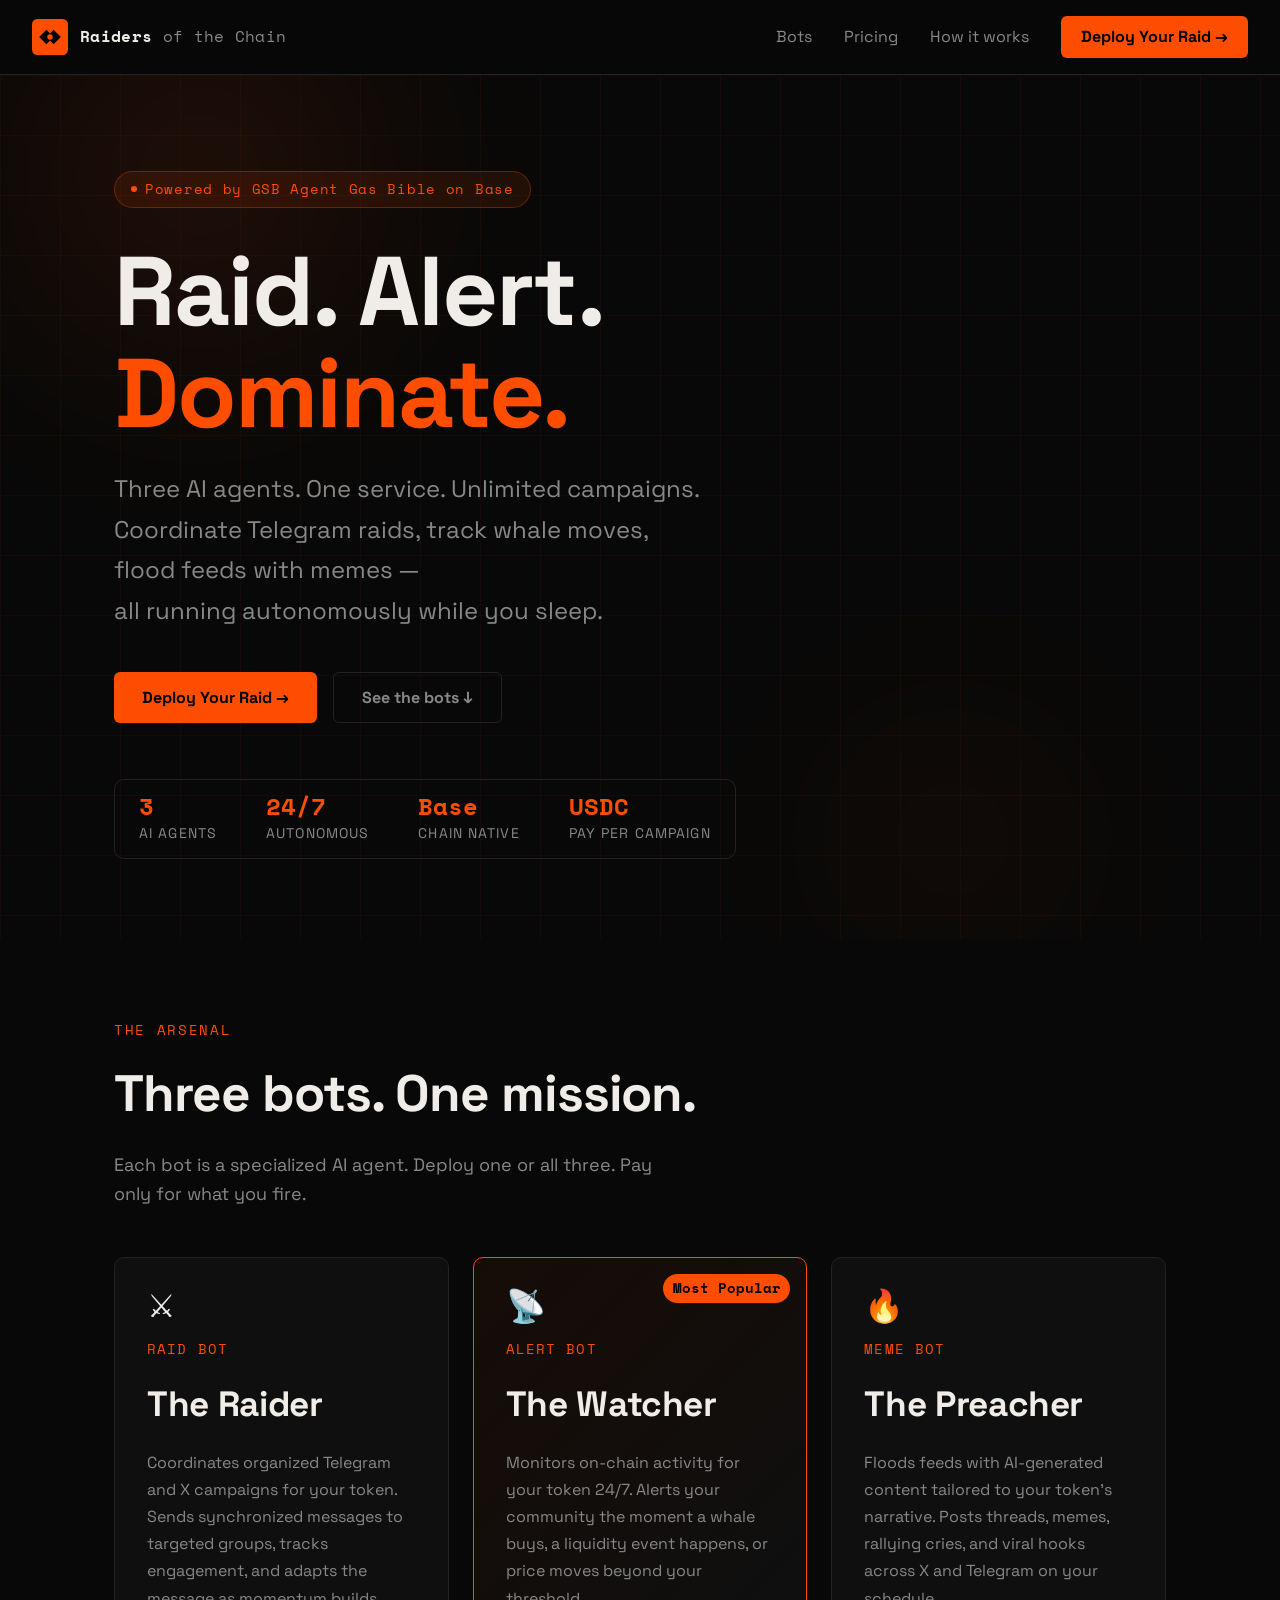
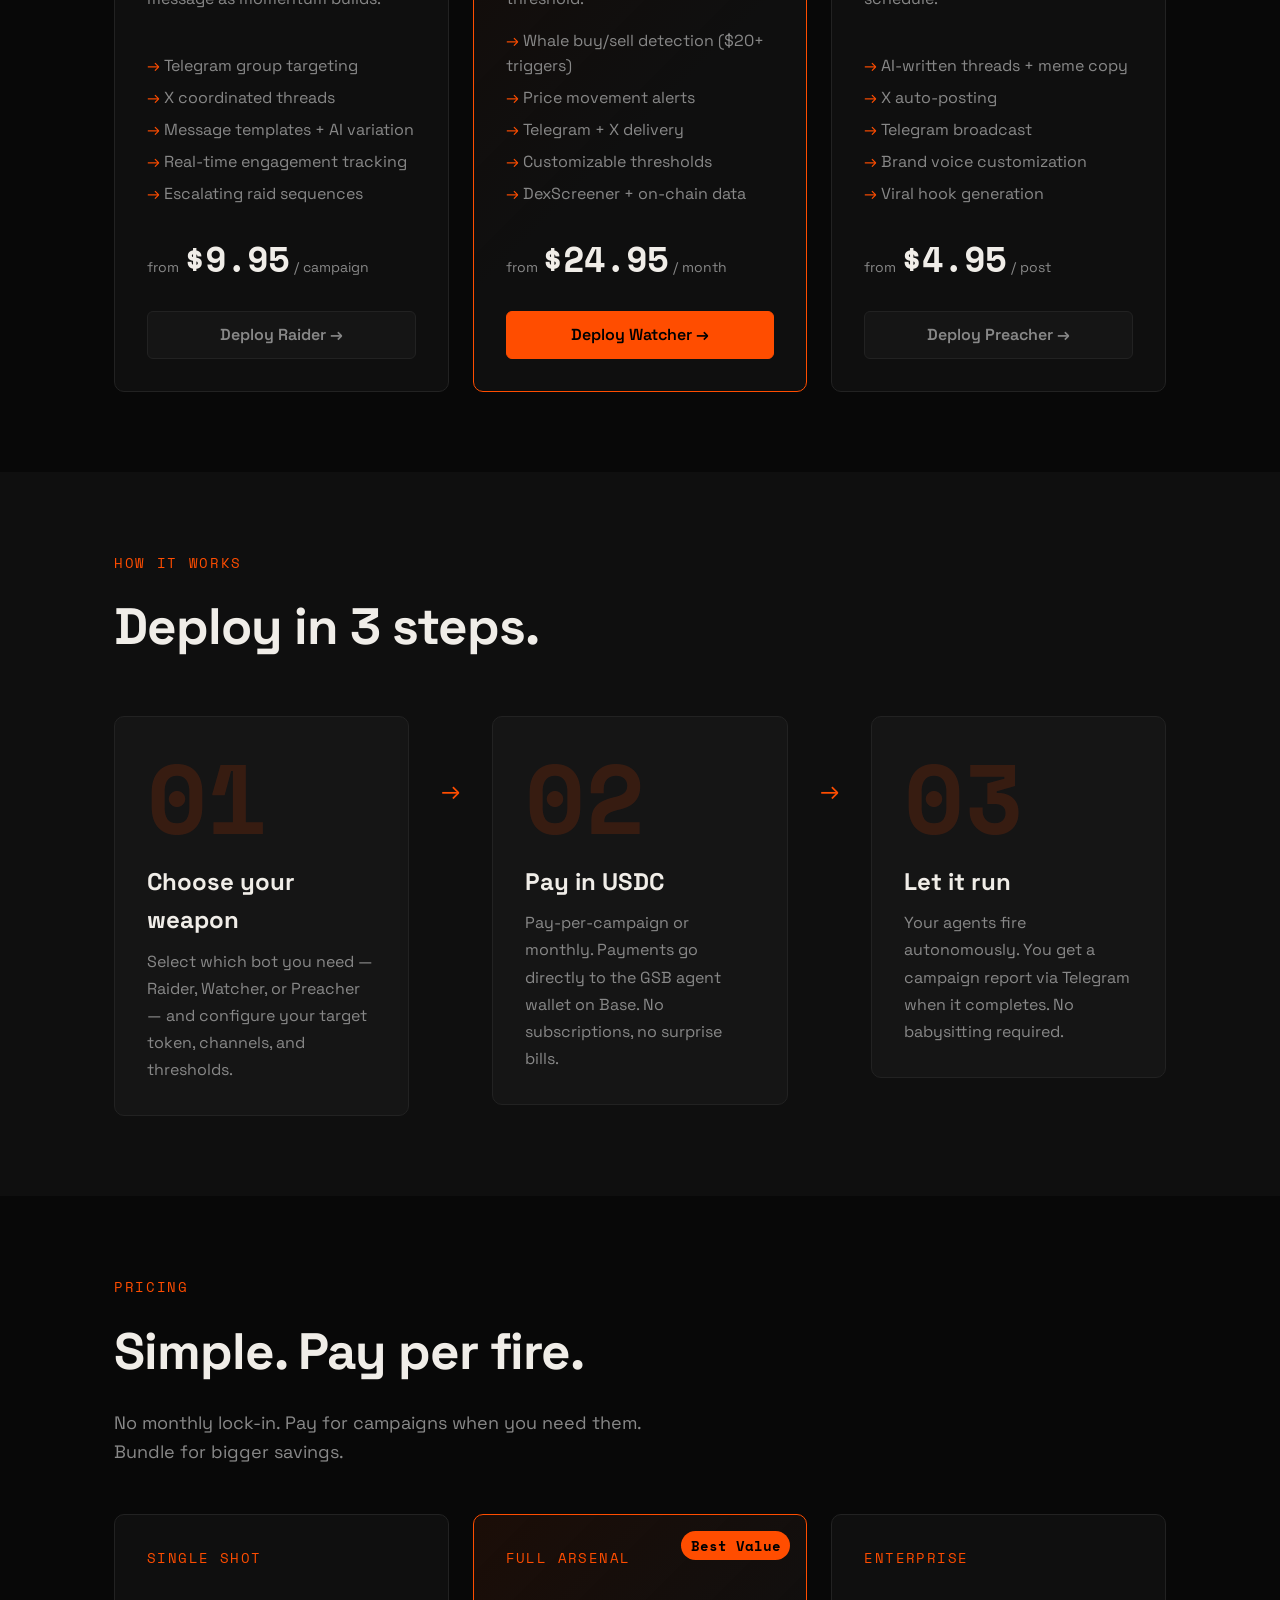
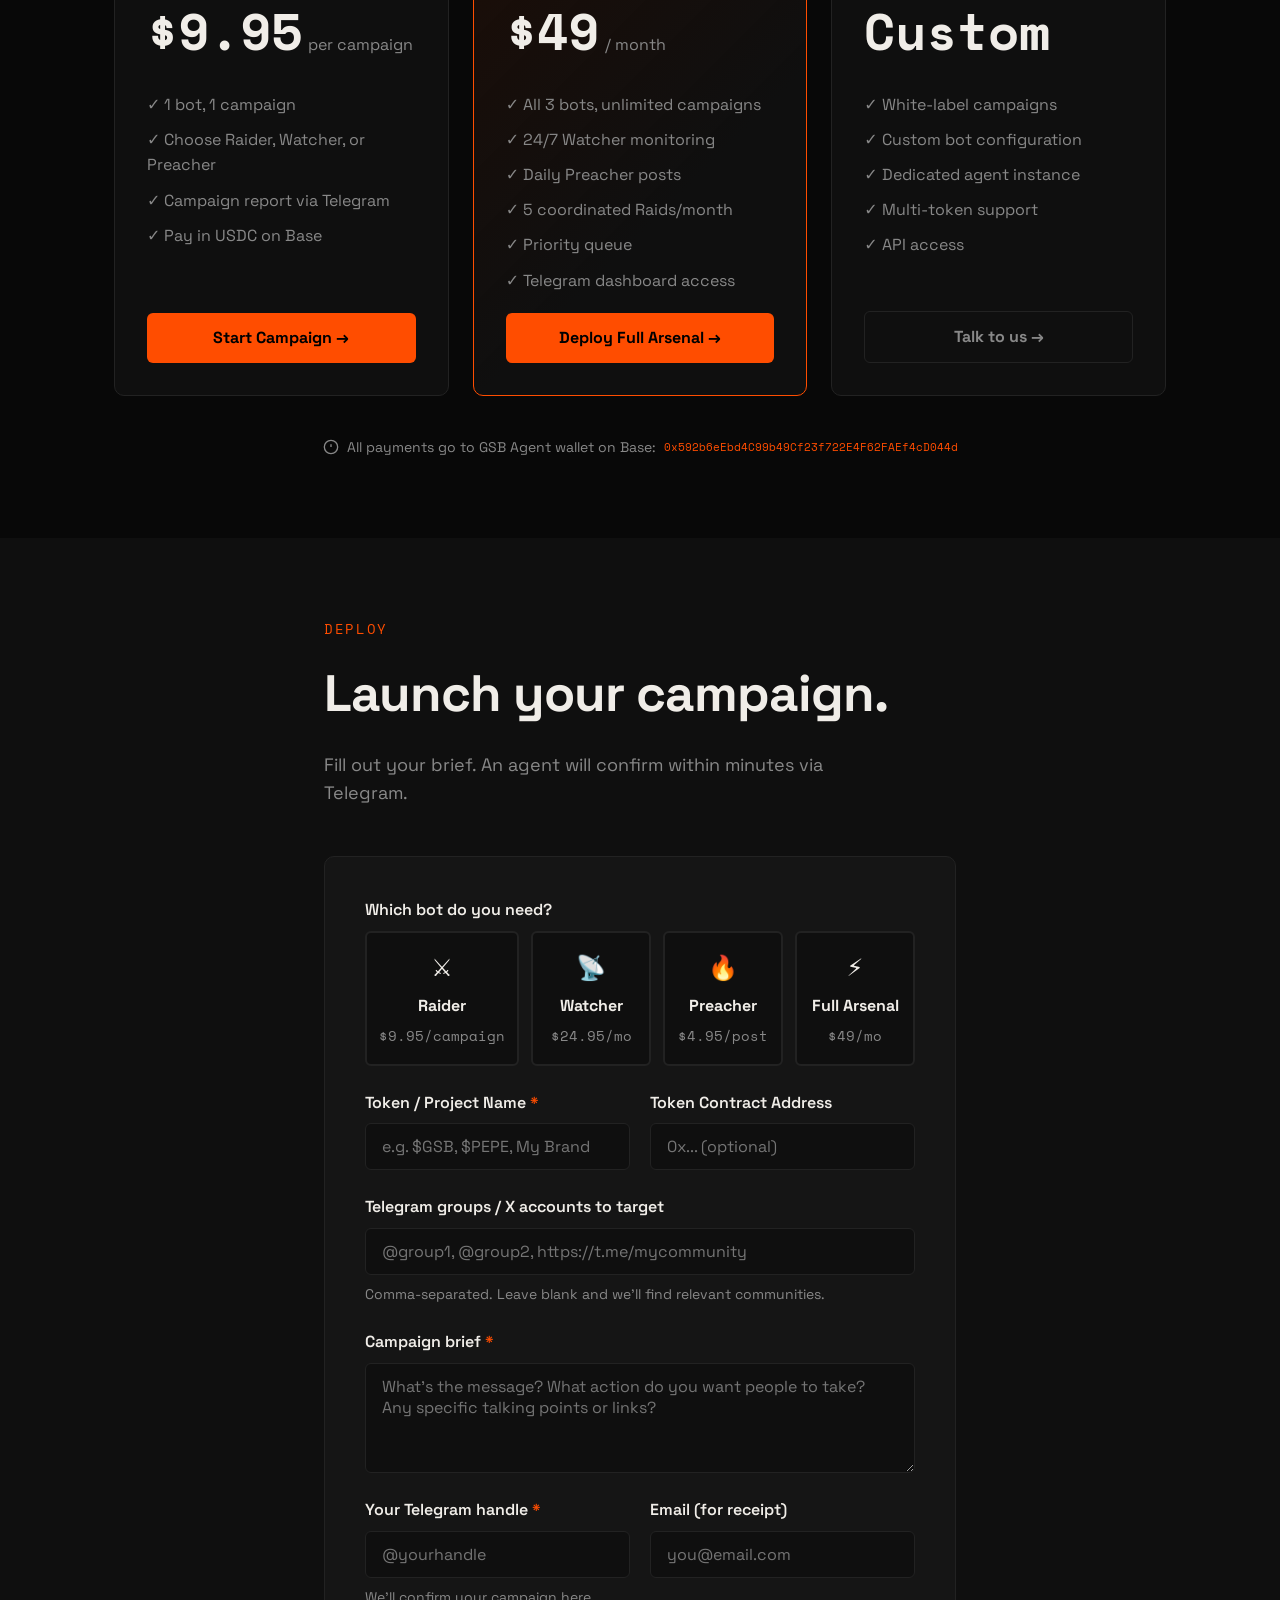
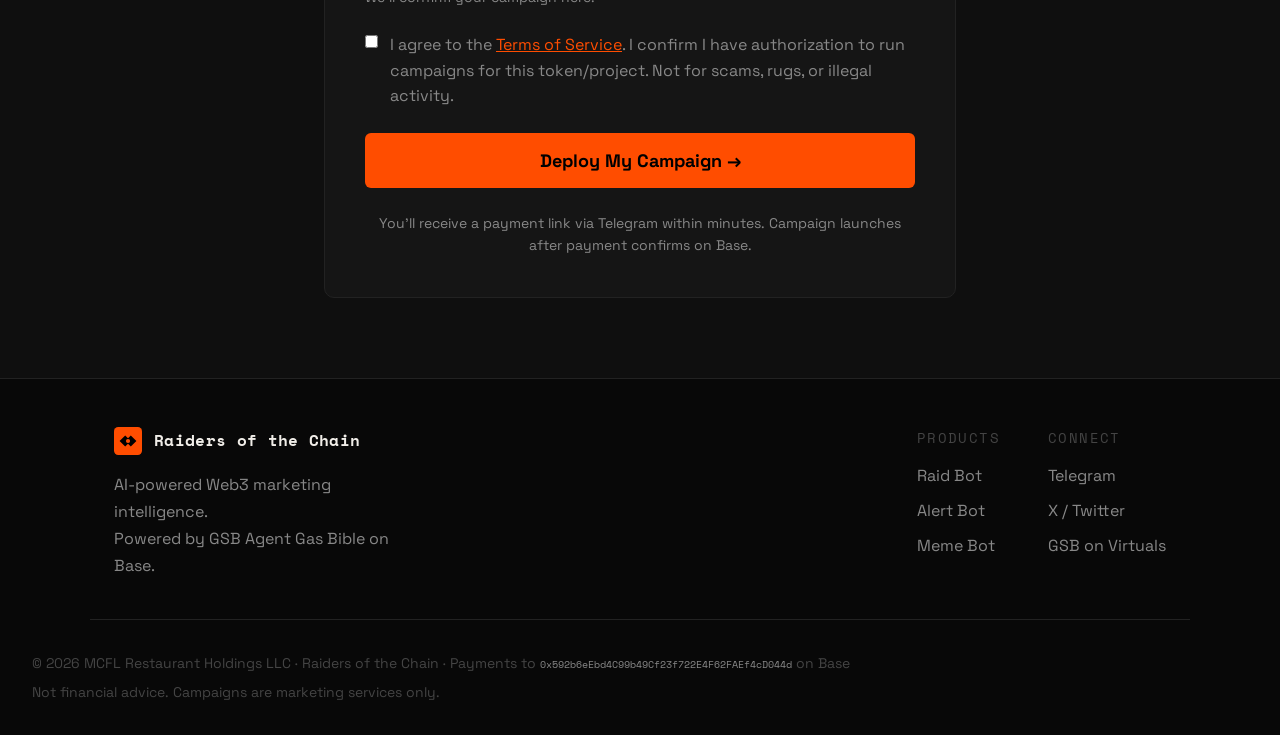
==== index.html @ e3fab7e5 "feat: Raiders of the Chain — launch" ====
<!DOCTYPE html>
<html lang="en">
<head>
  <meta charset="UTF-8">
  <meta name="viewport" content="width=device-width, initial-scale=1.0">
  <title>Raiders of the Chain — Web3 Marketing Intelligence</title>
  <meta name="description" content="AI-powered raid bots, buy/sell alerts, and meme campaigns for Web3 projects. Powered by GSB Agent Gas Bible.">
  <link rel="preconnect" href="https://fonts.googleapis.com">
  <link rel="preconnect" href="https://fonts.gstatic.com" crossorigin>
  <link href="https://fonts.googleapis.com/css2?family=Space+Grotesk:wght@400;500;600;700&family=Space+Mono:wght@400;700&display=swap" rel="stylesheet">
  <link rel="stylesheet" href="style.css">
  <link rel="icon" href="data:image/svg+xml,<svg xmlns='http://www.w3.org/2000/svg' viewBox='0 0 32 32'><rect width='32' height='32' rx='4' fill='%23FF4D00'/><text x='16' y='22' text-anchor='middle' font-family='monospace' font-weight='900' font-size='16' fill='%23000'>⚔</text></svg>">
</head>
<body>

  <!-- NAV -->
  <nav class="nav">
    <a href="/" class="logo" aria-label="Raiders of the Chain">
      <svg viewBox="0 0 40 40" fill="none" width="36" height="36" aria-hidden="true">
        <rect width="40" height="40" rx="6" fill="#FF4D00"/>
        <path d="M8 20 L16 12 L20 16 L24 12 L32 20 L24 28 L20 24 L16 28 Z" fill="#000" stroke="none"/>
        <circle cx="20" cy="20" r="3" fill="#FF4D00"/>
      </svg>
      <span class="logo-text">Raiders<span class="logo-sub"> of the Chain</span></span>
    </a>
    <div class="nav-links">
      <a href="#bots">Bots</a>
      <a href="#pricing">Pricing</a>
      <a href="#how">How it works</a>
      <a href="#deploy" class="nav-cta">Deploy Your Raid →</a>
    </div>
    <button class="nav-mobile-btn" id="mobileMenuBtn" aria-label="Menu">
      <span></span><span></span><span></span>
    </button>
  </nav>

  <!-- HERO -->
  <section class="hero">
    <div class="hero-bg">
      <div class="grid-lines"></div>
      <div class="glow glow-1"></div>
      <div class="glow glow-2"></div>
    </div>
    <div class="container">
      <div class="hero-badge">
        <span class="badge-dot"></span>
        Powered by GSB Agent Gas Bible on Base
      </div>
      <h1 class="hero-title">
        Raid. Alert.<br>
        <span class="title-accent">Dominate.</span>
      </h1>
      <p class="hero-sub">
        Three AI agents. One service. Unlimited campaigns.<br>
        Coordinate Telegram raids, track whale moves, flood feeds with memes —<br>
        all running autonomously while you sleep.
      </p>
      <div class="hero-actions">
        <a href="#deploy" class="btn btn-primary">Deploy Your Raid →</a>
        <a href="#bots" class="btn btn-ghost">See the bots ↓</a>
      </div>
      <div class="hero-stats">
        <div class="stat">
          <span class="stat-num">3</span>
          <span class="stat-label">AI Agents</span>
        </div>
        <div class="stat-divider"></div>
        <div class="stat">
          <span class="stat-num">24/7</span>
          <span class="stat-label">Autonomous</span>
        </div>
        <div class="stat-divider"></div>
        <div class="stat">
          <span class="stat-num">Base</span>
          <span class="stat-label">Chain Native</span>
        </div>
        <div class="stat-divider"></div>
        <div class="stat">
          <span class="stat-num">USDC</span>
          <span class="stat-label">Pay per campaign</span>
        </div>
      </div>
    </div>
  </section>

  <!-- BOTS -->
  <section class="section" id="bots">
    <div class="container">
      <div class="section-label">The Arsenal</div>
      <h2 class="section-title">Three bots. One mission.</h2>
      <p class="section-sub">Each bot is a specialized AI agent. Deploy one or all three. Pay only for what you fire.</p>

      <div class="bots-grid">

        <!-- RAID BOT -->
        <div class="bot-card bot-raid" id="bot-raid">
          <div class="bot-icon">⚔️</div>
          <div class="bot-tag">Raid Bot</div>
          <h3 class="bot-name">The Raider</h3>
          <p class="bot-desc">Coordinates organized Telegram and X campaigns for your token. Sends synchronized messages to targeted groups, tracks engagement, and adapts the message as momentum builds.</p>
          <ul class="bot-features">
            <li>Telegram group targeting</li>
            <li>X coordinated threads</li>
            <li>Message templates + AI variation</li>
            <li>Real-time engagement tracking</li>
            <li>Escalating raid sequences</li>
          </ul>
          <div class="bot-price">
            <span class="price-from">from</span>
            <span class="price-num">$9.95</span>
            <span class="price-unit">/ campaign</span>
          </div>
          <a href="#deploy" class="btn btn-bot" data-bot="raid">Deploy Raider →</a>
        </div>

        <!-- ALERT BOT -->
        <div class="bot-card bot-alert bot-featured" id="bot-alert">
          <div class="bot-badge">Most Popular</div>
          <div class="bot-icon">📡</div>
          <div class="bot-tag">Alert Bot</div>
          <h3 class="bot-name">The Watcher</h3>
          <p class="bot-desc">Monitors on-chain activity for your token 24/7. Alerts your community the moment a whale buys, a liquidity event happens, or price moves beyond your threshold.</p>
          <ul class="bot-features">
            <li>Whale buy/sell detection ($20+ triggers)</li>
            <li>Price movement alerts</li>
            <li>Telegram + X delivery</li>
            <li>Customizable thresholds</li>
            <li>DexScreener + on-chain data</li>
          </ul>
          <div class="bot-price">
            <span class="price-from">from</span>
            <span class="price-num">$24.95</span>
            <span class="price-unit">/ month</span>
          </div>
          <a href="#deploy" class="btn btn-bot btn-bot-featured" data-bot="alert">Deploy Watcher →</a>
        </div>

        <!-- MEME BOT -->
        <div class="bot-card bot-meme" id="bot-meme">
          <div class="bot-icon">🔥</div>
          <div class="bot-tag">Meme Bot</div>
          <h3 class="bot-name">The Preacher</h3>
          <p class="bot-desc">Floods feeds with AI-generated content tailored to your token's narrative. Posts threads, memes, rallying cries, and viral hooks across X and Telegram on your schedule.</p>
          <ul class="bot-features">
            <li>AI-written threads + meme copy</li>
            <li>X auto-posting</li>
            <li>Telegram broadcast</li>
            <li>Brand voice customization</li>
            <li>Viral hook generation</li>
          </ul>
          <div class="bot-price">
            <span class="price-from">from</span>
            <span class="price-num">$4.95</span>
            <span class="price-unit">/ post</span>
          </div>
          <a href="#deploy" class="btn btn-bot" data-bot="meme">Deploy Preacher →</a>
        </div>

      </div>
    </div>
  </section>

  <!-- HOW IT WORKS -->
  <section class="section section-dark" id="how">
    <div class="container">
      <div class="section-label">How it works</div>
      <h2 class="section-title">Deploy in 3 steps.</h2>
      <div class="steps">
        <div class="step">
          <div class="step-num">01</div>
          <h3 class="step-title">Choose your weapon</h3>
          <p class="step-desc">Select which bot you need — Raider, Watcher, or Preacher — and configure your target token, channels, and thresholds.</p>
        </div>
        <div class="step-arrow">→</div>
        <div class="step">
          <div class="step-num">02</div>
          <h3 class="step-title">Pay in USDC</h3>
          <p class="step-desc">Pay-per-campaign or monthly. Payments go directly to the GSB agent wallet on Base. No subscriptions, no surprise bills.</p>
        </div>
        <div class="step-arrow">→</div>
        <div class="step">
          <div class="step-num">03</div>
          <h3 class="step-title">Let it run</h3>
          <p class="step-desc">Your agents fire autonomously. You get a campaign report via Telegram when it completes. No babysitting required.</p>
        </div>
      </div>
    </div>
  </section>

  <!-- PRICING -->
  <section class="section" id="pricing">
    <div class="container">
      <div class="section-label">Pricing</div>
      <h2 class="section-title">Simple. Pay per fire.</h2>
      <p class="section-sub">No monthly lock-in. Pay for campaigns when you need them. Bundle for bigger savings.</p>

      <div class="pricing-grid">
        <div class="pricing-card">
          <div class="pricing-tier">Single Shot</div>
          <div class="pricing-hero">
            <span class="pricing-amount">$9.95</span>
            <span class="pricing-period">per campaign</span>
          </div>
          <ul class="pricing-features">
            <li>✓ 1 bot, 1 campaign</li>
            <li>✓ Choose Raider, Watcher, or Preacher</li>
            <li>✓ Campaign report via Telegram</li>
            <li>✓ Pay in USDC on Base</li>
          </ul>
          <a href="#deploy" class="btn btn-primary btn-full">Start Campaign →</a>
        </div>

        <div class="pricing-card pricing-card-featured">
          <div class="pricing-badge">Best Value</div>
          <div class="pricing-tier">Full Arsenal</div>
          <div class="pricing-hero">
            <span class="pricing-amount">$49</span>
            <span class="pricing-period">/ month</span>
          </div>
          <ul class="pricing-features">
            <li>✓ All 3 bots, unlimited campaigns</li>
            <li>✓ 24/7 Watcher monitoring</li>
            <li>✓ Daily Preacher posts</li>
            <li>✓ 5 coordinated Raids/month</li>
            <li>✓ Priority queue</li>
            <li>✓ Telegram dashboard access</li>
          </ul>
          <a href="#deploy" class="btn btn-primary btn-full">Deploy Full Arsenal →</a>
        </div>

        <div class="pricing-card">
          <div class="pricing-tier">Enterprise</div>
          <div class="pricing-hero">
            <span class="pricing-amount">Custom</span>
          </div>
          <ul class="pricing-features">
            <li>✓ White-label campaigns</li>
            <li>✓ Custom bot configuration</li>
            <li>✓ Dedicated agent instance</li>
            <li>✓ Multi-token support</li>
            <li>✓ API access</li>
          </ul>
          <a href="https://t.me/cheferikosol" target="_blank" rel="noopener" class="btn btn-ghost btn-full">Talk to us →</a>
        </div>
      </div>

      <div class="payment-note">
        <svg width="16" height="16" viewBox="0 0 24 24" fill="none" stroke="currentColor" stroke-width="2"><circle cx="12" cy="12" r="10"/><path d="M12 8v4M12 16h.01"/></svg>
        All payments go to GSB Agent wallet on Base:
        <code>0x592b6eEbd4C99b49Cf23f722E4F62FAEf4cD044d</code>
      </div>
    </div>
  </section>

  <!-- DEPLOY FORM -->
  <section class="section section-dark" id="deploy">
    <div class="container container-narrow">
      <div class="section-label">Deploy</div>
      <h2 class="section-title">Launch your campaign.</h2>
      <p class="section-sub">Fill out your brief. An agent will confirm within minutes via Telegram.</p>

      <form class="deploy-form" id="deployForm">
        <!-- Bot selector -->
        <div class="form-group">
          <label class="form-label">Which bot do you need?</label>
          <div class="bot-selector">
            <label class="bot-select-option">
              <input type="radio" name="bot" value="raid" required>
              <span class="bot-select-card">
                <span class="bot-select-icon">⚔️</span>
                <span class="bot-select-name">Raider</span>
                <span class="bot-select-price">$9.95/campaign</span>
              </span>
            </label>
            <label class="bot-select-option">
              <input type="radio" name="bot" value="alert">
              <span class="bot-select-card">
                <span class="bot-select-icon">📡</span>
                <span class="bot-select-name">Watcher</span>
                <span class="bot-select-price">$24.95/mo</span>
              </span>
            </label>
            <label class="bot-select-option">
              <input type="radio" name="bot" value="meme">
              <span class="bot-select-card">
                <span class="bot-select-icon">🔥</span>
                <span class="bot-select-name">Preacher</span>
                <span class="bot-select-price">$4.95/post</span>
              </span>
            </label>
            <label class="bot-select-option">
              <input type="radio" name="bot" value="all">
              <span class="bot-select-card">
                <span class="bot-select-icon">⚡</span>
                <span class="bot-select-name">Full Arsenal</span>
                <span class="bot-select-price">$49/mo</span>
              </span>
            </label>
          </div>
        </div>

        <div class="form-row">
          <div class="form-group">
            <label class="form-label" for="tokenName">Token / Project Name <span class="req">*</span></label>
            <input type="text" id="tokenName" name="tokenName" class="form-input" placeholder="e.g. $GSB, $PEPE, My Brand" required>
          </div>
          <div class="form-group">
            <label class="form-label" for="tokenAddress">Token Contract Address</label>
            <input type="text" id="tokenAddress" name="tokenAddress" class="form-input" placeholder="0x... (optional)">
          </div>
        </div>

        <div class="form-group">
          <label class="form-label" for="targets">Telegram groups / X accounts to target</label>
          <input type="text" id="targets" name="targets" class="form-input" placeholder="@group1, @group2, https://t.me/mycommunity">
          <p class="form-hint">Comma-separated. Leave blank and we'll find relevant communities.</p>
        </div>

        <div class="form-group">
          <label class="form-label" for="brief">Campaign brief <span class="req">*</span></label>
          <textarea id="brief" name="brief" class="form-input form-textarea" placeholder="What's the message? What action do you want people to take? Any specific talking points or links?" required rows="4"></textarea>
        </div>

        <div class="form-row">
          <div class="form-group">
            <label class="form-label" for="telegram">Your Telegram handle <span class="req">*</span></label>
            <input type="text" id="telegram" name="telegram" class="form-input" placeholder="@yourhandle" required>
            <p class="form-hint">We'll confirm your campaign here.</p>
          </div>
          <div class="form-group">
            <label class="form-label" for="email">Email (for receipt)</label>
            <input type="email" id="email" name="email" class="form-input" placeholder="you@email.com">
          </div>
        </div>

        <div class="form-group">
          <label class="form-check">
            <input type="checkbox" name="tos" required>
            <span>I agree to the <a href="#tos">Terms of Service</a>. I confirm I have authorization to run campaigns for this token/project. Not for scams, rugs, or illegal activity.</span>
          </label>
        </div>

        <button type="submit" class="btn btn-primary btn-full btn-large" id="deployBtn">
          Deploy My Campaign →
        </button>
        <p class="form-hint center">You'll receive a payment link via Telegram within minutes. Campaign launches after payment confirms on Base.</p>
      </form>

      <div id="deploySuccess" class="deploy-success hidden">
        <div class="success-icon">⚔️</div>
        <h3>Brief received. Raider incoming.</h3>
        <p>Check your Telegram — <strong id="successHandle"></strong> — for your campaign confirmation and payment link.</p>
        <p class="hint">Questions? <a href="https://t.me/cheferikosol" target="_blank">@cheferikosol</a></p>
      </div>
    </div>
  </section>

  <!-- FOOTER -->
  <footer class="footer">
    <div class="container footer-inner">
      <div class="footer-brand">
        <a href="/" class="logo">
          <svg viewBox="0 0 40 40" fill="none" width="28" height="28" aria-hidden="true">
            <rect width="40" height="40" rx="6" fill="#FF4D00"/>
            <path d="M8 20 L16 12 L20 16 L24 12 L32 20 L24 28 L20 24 L16 28 Z" fill="#000"/>
            <circle cx="20" cy="20" r="3" fill="#FF4D00"/>
          </svg>
          <span class="logo-text">Raiders of the Chain</span>
        </a>
        <p>AI-powered Web3 marketing intelligence.<br>Powered by GSB Agent Gas Bible on Base.</p>
      </div>
      <div class="footer-links">
        <div class="footer-col">
          <div class="footer-col-title">Products</div>
          <a href="#bot-raid">Raid Bot</a>
          <a href="#bot-alert">Alert Bot</a>
          <a href="#bot-meme">Meme Bot</a>
        </div>
        <div class="footer-col">
          <div class="footer-col-title">Connect</div>
          <a href="https://t.me/cheferikosol" target="_blank">Telegram</a>
          <a href="https://x.com/cheferikosol" target="_blank">X / Twitter</a>
          <a href="https://app.virtuals.io/virtuals/68291" target="_blank">GSB on Virtuals</a>
        </div>
      </div>
    </div>
    <div class="footer-bottom">
      <p>© 2026 MCFL Restaurant Holdings LLC · Raiders of the Chain · Payments to <code>0x592b6eEbd4C99b49Cf23f722E4F62FAEf4cD044d</code> on Base</p>
      <p>Not financial advice. Campaigns are marketing services only.</p>
    </div>
  </footer>

  <script src="app.js"></script>
</body>
</html>
---- style.css ----
/* Raiders of the Chain — Style */
:root {
  --orange: #FF4D00;
  --orange-dim: #CC3D00;
  --orange-glow: rgba(255,77,0,0.15);
  --bg: #080808;
  --bg-2: #0F0F0F;
  --bg-3: #151515;
  --border: #222;
  --border-bright: #333;
  --text: #F0EDE8;
  --text-muted: #888;
  --text-faint: #444;
  --green: #00FF88;
  --font: 'Space Grotesk', system-ui, sans-serif;
  --mono: 'Space Mono', monospace;
  --text-xs: clamp(0.75rem,0.7rem + 0.25vw,0.875rem);
  --text-sm: clamp(0.875rem,0.8rem + 0.35vw,1rem);
  --text-base: clamp(1rem,0.95rem + 0.25vw,1.125rem);
  --text-lg: clamp(1.125rem,1rem + 0.75vw,1.5rem);
  --text-xl: clamp(1.5rem,1.2rem + 1.25vw,2.25rem);
  --text-2xl: clamp(2rem,1.2rem + 2.5vw,3.5rem);
  --text-hero: clamp(3rem,0.5rem + 7vw,7rem);
  --r: 10px;
  --r-sm: 6px;
}

*,*::before,*::after{box-sizing:border-box;margin:0;padding:0}
html{scroll-behavior:smooth}
body{font-family:var(--font);background:var(--bg);color:var(--text);line-height:1.6;overflow-x:hidden}
a{color:inherit;text-decoration:none}
img,svg{display:block}

/* NAV */
.nav{position:sticky;top:0;z-index:100;display:flex;align-items:center;justify-content:space-between;padding:1rem 2rem;border-bottom:1px solid var(--border);background:rgba(8,8,8,0.92);backdrop-filter:blur(12px)}
.logo{display:flex;align-items:center;gap:.75rem;font-size:var(--text-sm);font-weight:700;letter-spacing:.02em}
.logo-text{font-family:var(--mono);color:var(--text)}
.logo-sub{color:var(--text-muted);font-weight:400}
.nav-links{display:flex;align-items:center;gap:2rem;font-size:var(--text-sm)}
.nav-links a{color:var(--text-muted);transition:color 150ms}
.nav-links a:hover{color:var(--text)}
.nav-cta{background:var(--orange);color:#000!important;padding:.5rem 1.25rem;border-radius:var(--r-sm);font-weight:700;transition:background 150ms!important}
.nav-cta:hover{background:var(--orange-dim)!important}
.nav-mobile-btn{display:none;flex-direction:column;gap:5px;background:none;border:none;cursor:pointer;padding:.5rem}
.nav-mobile-btn span{display:block;width:22px;height:2px;background:var(--text);border-radius:2px;transition:all 200ms}

/* HERO */
.hero{position:relative;padding:6rem 2rem 5rem;overflow:hidden;min-height:85vh;display:flex;align-items:center}
.hero-bg{position:absolute;inset:0;z-index:0;pointer-events:none}
.grid-lines{position:absolute;inset:0;background-image:linear-gradient(rgba(255,77,0,.04) 1px,transparent 1px),linear-gradient(90deg,rgba(255,77,0,.04) 1px,transparent 1px);background-size:60px 60px}
.glow{position:absolute;border-radius:50%;filter:blur(80px);opacity:.4}
.glow-1{width:600px;height:600px;background:radial-gradient(circle,rgba(255,77,0,.3) 0%,transparent 70%);top:-200px;left:-100px}
.glow-2{width:400px;height:400px;background:radial-gradient(circle,rgba(255,77,0,.15) 0%,transparent 70%);bottom:-100px;right:10%}
.container{position:relative;z-index:1;max-width:1100px;margin:0 auto;width:100%;padding:0 1.5rem}
.container-narrow{max-width:680px}
.hero-badge{display:inline-flex;align-items:center;gap:.5rem;background:rgba(255,77,0,.1);border:1px solid rgba(255,77,0,.3);color:var(--orange);padding:.4rem 1rem;border-radius:100px;font-size:var(--text-xs);font-family:var(--mono);margin-bottom:2rem;letter-spacing:.05em}
.badge-dot{width:6px;height:6px;border-radius:50%;background:var(--orange);animation:pulse 2s infinite}
@keyframes pulse{0%,100%{opacity:1}50%{opacity:.4}}
.hero-title{font-size:var(--text-hero);font-weight:700;line-height:1.05;letter-spacing:-.02em;margin-bottom:1.5rem}
.title-accent{color:var(--orange);display:block}
.hero-sub{font-size:var(--text-lg);color:var(--text-muted);max-width:600px;margin-bottom:2.5rem;line-height:1.7}
.hero-actions{display:flex;gap:1rem;flex-wrap:wrap;margin-bottom:3.5rem}
.hero-stats{display:flex;align-items:center;gap:0;border:1px solid var(--border);border-radius:var(--r);overflow:hidden;width:fit-content}
.stat{padding:.875rem 1.5rem;display:flex;flex-direction:column;gap:.2rem}
.stat-num{font-family:var(--mono);font-size:var(--text-lg);font-weight:700;color:var(--orange);line-height:1}
.stat-label{font-size:var(--text-xs);color:var(--text-muted);text-transform:uppercase;letter-spacing:.08em}
.stat-divider{width:1px;height:100%;background:var(--border);align-self:stretch}

/* BUTTONS */
.btn{display:inline-flex;align-items:center;justify-content:center;gap:.5rem;padding:.75rem 1.75rem;border-radius:var(--r-sm);font-size:var(--text-sm);font-weight:700;font-family:var(--font);cursor:pointer;border:none;transition:all 150ms;white-space:nowrap;text-decoration:none}
.btn-primary{background:var(--orange);color:#000}
.btn-primary:hover{background:var(--orange-dim);transform:translateY(-1px)}
.btn-ghost{background:transparent;color:var(--text-muted);border:1px solid var(--border)}
.btn-ghost:hover{color:var(--text);border-color:var(--border-bright)}
.btn-full{width:100%}
.btn-large{padding:1rem 2rem;font-size:var(--text-base)}

/* SECTIONS */
.section{padding:5rem 0}
.section-dark{background:var(--bg-2)}
.section-label{font-family:var(--mono);font-size:var(--text-xs);color:var(--orange);text-transform:uppercase;letter-spacing:.12em;margin-bottom:.75rem}
.section-title{font-size:var(--text-2xl);font-weight:700;letter-spacing:-.02em;margin-bottom:1rem}
.section-sub{font-size:var(--text-base);color:var(--text-muted);max-width:560px;margin-bottom:3rem}

/* BOTS GRID */
.bots-grid{display:grid;grid-template-columns:repeat(3,1fr);gap:1.5rem;margin-top:3rem}
.bot-card{background:var(--bg-2);border:1px solid var(--border);border-radius:var(--r);padding:2rem;display:flex;flex-direction:column;gap:1rem;position:relative;transition:border-color 200ms,transform 200ms}
.bot-card:hover{border-color:var(--border-bright);transform:translateY(-2px)}
.bot-featured{border-color:var(--orange)!important;background:linear-gradient(135deg,rgba(255,77,0,.06) 0%,var(--bg-2) 60%)}
.bot-badge{position:absolute;top:1rem;right:1rem;background:var(--orange);color:#000;font-size:var(--text-xs);font-weight:700;padding:.2rem .6rem;border-radius:100px;font-family:var(--mono)}
.bot-icon{font-size:2rem;line-height:1}
.bot-tag{font-family:var(--mono);font-size:var(--text-xs);color:var(--orange);text-transform:uppercase;letter-spacing:.08em}
.bot-name{font-size:var(--text-xl);font-weight:700;letter-spacing:-.01em}
.bot-desc{font-size:var(--text-sm);color:var(--text-muted);line-height:1.7;flex:1}
.bot-features{list-style:none;display:flex;flex-direction:column;gap:.4rem;font-size:var(--text-sm);color:var(--text-muted)}
.bot-features li::before{content:"→ ";color:var(--orange)}
.bot-price{display:flex;align-items:baseline;gap:.3rem;margin-top:.5rem}
.price-from{font-size:var(--text-xs);color:var(--text-muted)}
.price-num{font-family:var(--mono);font-size:var(--text-xl);font-weight:700;color:var(--text)}
.price-unit{font-size:var(--text-xs);color:var(--text-muted)}
.btn-bot{background:var(--bg-3);color:var(--text-muted);border:1px solid var(--border);padding:.625rem 1.25rem;border-radius:var(--r-sm);font-size:var(--text-sm);font-weight:600;font-family:var(--font);cursor:pointer;transition:all 150ms;text-decoration:none;display:block;text-align:center;margin-top:.5rem}
.btn-bot:hover{border-color:var(--orange);color:var(--orange)}
.btn-bot-featured{background:var(--orange);color:#000;border-color:var(--orange)}
.btn-bot-featured:hover{background:var(--orange-dim);color:#000!important}

/* STEPS */
.steps{display:flex;align-items:flex-start;gap:2rem;margin-top:3rem}
.step{flex:1;background:var(--bg-3);border:1px solid var(--border);border-radius:var(--r);padding:2rem}
.step-arrow{font-size:1.5rem;color:var(--orange);padding-top:3.5rem;flex-shrink:0}
.step-num{font-family:var(--mono);font-size:var(--text-hero);font-weight:700;color:rgba(255,77,0,.15);line-height:1;margin-bottom:1rem;display:block}
.step-title{font-size:var(--text-lg);font-weight:700;margin-bottom:.5rem}
.step-desc{font-size:var(--text-sm);color:var(--text-muted);line-height:1.7}

/* PRICING */
.pricing-grid{display:grid;grid-template-columns:repeat(3,1fr);gap:1.5rem;margin-top:3rem}
.pricing-card{background:var(--bg-2);border:1px solid var(--border);border-radius:var(--r);padding:2rem;display:flex;flex-direction:column;gap:1.25rem;position:relative}
.pricing-card-featured{border-color:var(--orange);background:linear-gradient(135deg,rgba(255,77,0,.08) 0%,var(--bg-2) 60%)}
.pricing-badge{position:absolute;top:1rem;right:1rem;background:var(--orange);color:#000;font-size:var(--text-xs);font-weight:700;padding:.2rem .6rem;border-radius:100px;font-family:var(--mono)}
.pricing-tier{font-family:var(--mono);font-size:var(--text-xs);color:var(--orange);text-transform:uppercase;letter-spacing:.1em}
.pricing-hero{display:flex;align-items:baseline;gap:.4rem;flex-wrap:wrap}
.pricing-amount{font-size:var(--text-2xl);font-weight:700;font-family:var(--mono);color:var(--text)}
.pricing-period{font-size:var(--text-sm);color:var(--text-muted)}
.pricing-features{list-style:none;display:flex;flex-direction:column;gap:.6rem;font-size:var(--text-sm);color:var(--text-muted);flex:1}
.pricing-features li{padding-left:0}
.payment-note{display:flex;align-items:center;gap:.5rem;justify-content:center;margin-top:2.5rem;font-size:var(--text-xs);color:var(--text-muted);flex-wrap:wrap;text-align:center}
.payment-note code{font-family:var(--mono);color:var(--orange);font-size:.7rem}

/* DEPLOY FORM */
.deploy-form{background:var(--bg-3);border:1px solid var(--border);border-radius:var(--r);padding:2.5rem;display:flex;flex-direction:column;gap:1.5rem}
.form-row{display:grid;grid-template-columns:1fr 1fr;gap:1.25rem}
.form-group{display:flex;flex-direction:column;gap:.5rem}
.form-label{font-size:var(--text-sm);font-weight:600;color:var(--text)}
.req{color:var(--orange)}
.form-input{background:var(--bg-2);border:1px solid var(--border);border-radius:var(--r-sm);padding:.75rem 1rem;font-size:var(--text-sm);color:var(--text);font-family:var(--font);transition:border-color 150ms;outline:none;width:100%}
.form-input:focus{border-color:var(--orange)}
.form-textarea{resize:vertical;min-height:100px}
.form-hint{font-size:var(--text-xs);color:var(--text-muted)}
.form-hint.center{text-align:center}
.form-check{display:flex;align-items:flex-start;gap:.75rem;font-size:var(--text-sm);color:var(--text-muted);cursor:pointer}
.form-check input{accent-color:var(--orange);margin-top:.2rem;flex-shrink:0}
.form-check a{color:var(--orange);text-decoration:underline}

/* Bot selector */
.bot-selector{display:grid;grid-template-columns:repeat(4,1fr);gap:.75rem}
.bot-select-option input{display:none}
.bot-select-card{display:flex;flex-direction:column;align-items:center;gap:.4rem;background:var(--bg-2);border:2px solid var(--border);border-radius:var(--r-sm);padding:1rem .75rem;cursor:pointer;transition:all 150ms;text-align:center}
.bot-select-card:hover{border-color:var(--border-bright)}
.bot-select-option input:checked + .bot-select-card{border-color:var(--orange);background:rgba(255,77,0,.08)}
.bot-select-icon{font-size:1.5rem}
.bot-select-name{font-size:var(--text-sm);font-weight:700}
.bot-select-price{font-size:var(--text-xs);color:var(--text-muted);font-family:var(--mono)}

/* Success */
.hidden{display:none!important}
.deploy-success{text-align:center;padding:3rem 2rem;background:var(--bg-3);border:1px solid var(--border);border-radius:var(--r)}
.deploy-success .success-icon{font-size:3rem;margin-bottom:1rem}
.deploy-success h3{font-size:var(--text-xl);font-weight:700;margin-bottom:.75rem}
.deploy-success p{color:var(--text-muted);margin-bottom:.5rem}
.deploy-success .hint{font-size:var(--text-xs)}

/* FOOTER */
.footer{border-top:1px solid var(--border);padding:3rem 2rem 2rem}
.footer-inner{display:flex;justify-content:space-between;align-items:flex-start;gap:3rem;flex-wrap:wrap;padding-bottom:2.5rem;border-bottom:1px solid var(--border)}
.footer-brand{max-width:280px}
.footer-brand .logo{margin-bottom:1rem}
.footer-brand p{font-size:var(--text-sm);color:var(--text-muted);line-height:1.7}
.footer-links{display:flex;gap:3rem}
.footer-col{display:flex;flex-direction:column;gap:.6rem}
.footer-col-title{font-size:var(--text-xs);text-transform:uppercase;letter-spacing:.1em;color:var(--text-faint);font-family:var(--mono);margin-bottom:.25rem}
.footer-col a{font-size:var(--text-sm);color:var(--text-muted);transition:color 150ms}
.footer-col a:hover{color:var(--orange)}
.footer-bottom{padding-top:2rem;display:flex;flex-direction:column;gap:.4rem}
.footer-bottom p{font-size:var(--text-xs);color:var(--text-faint)}
.footer-bottom code{font-family:var(--mono);color:var(--text-muted);font-size:.65rem}

/* RESPONSIVE */
@media(max-width:900px){
  .bots-grid,.pricing-grid{grid-template-columns:1fr}
  .steps{flex-direction:column}
  .step-arrow{transform:rotate(90deg);padding:0 0 0 1.5rem;align-self:center}
  .bot-selector{grid-template-columns:repeat(2,1fr)}
  .form-row{grid-template-columns:1fr}
  .footer-inner{flex-direction:column}
  .hero{padding:4rem 1.5rem 3rem;min-height:auto}
}
@media(max-width:680px){
  .nav-links{display:none}
  .nav-mobile-btn{display:flex}
  .hero-stats{flex-wrap:wrap}
  .hero-title{font-size:clamp(2.5rem,8vw,5rem)}
  .bot-selector{grid-template-columns:1fr 1fr}
  .section{padding:3.5rem 0}
}
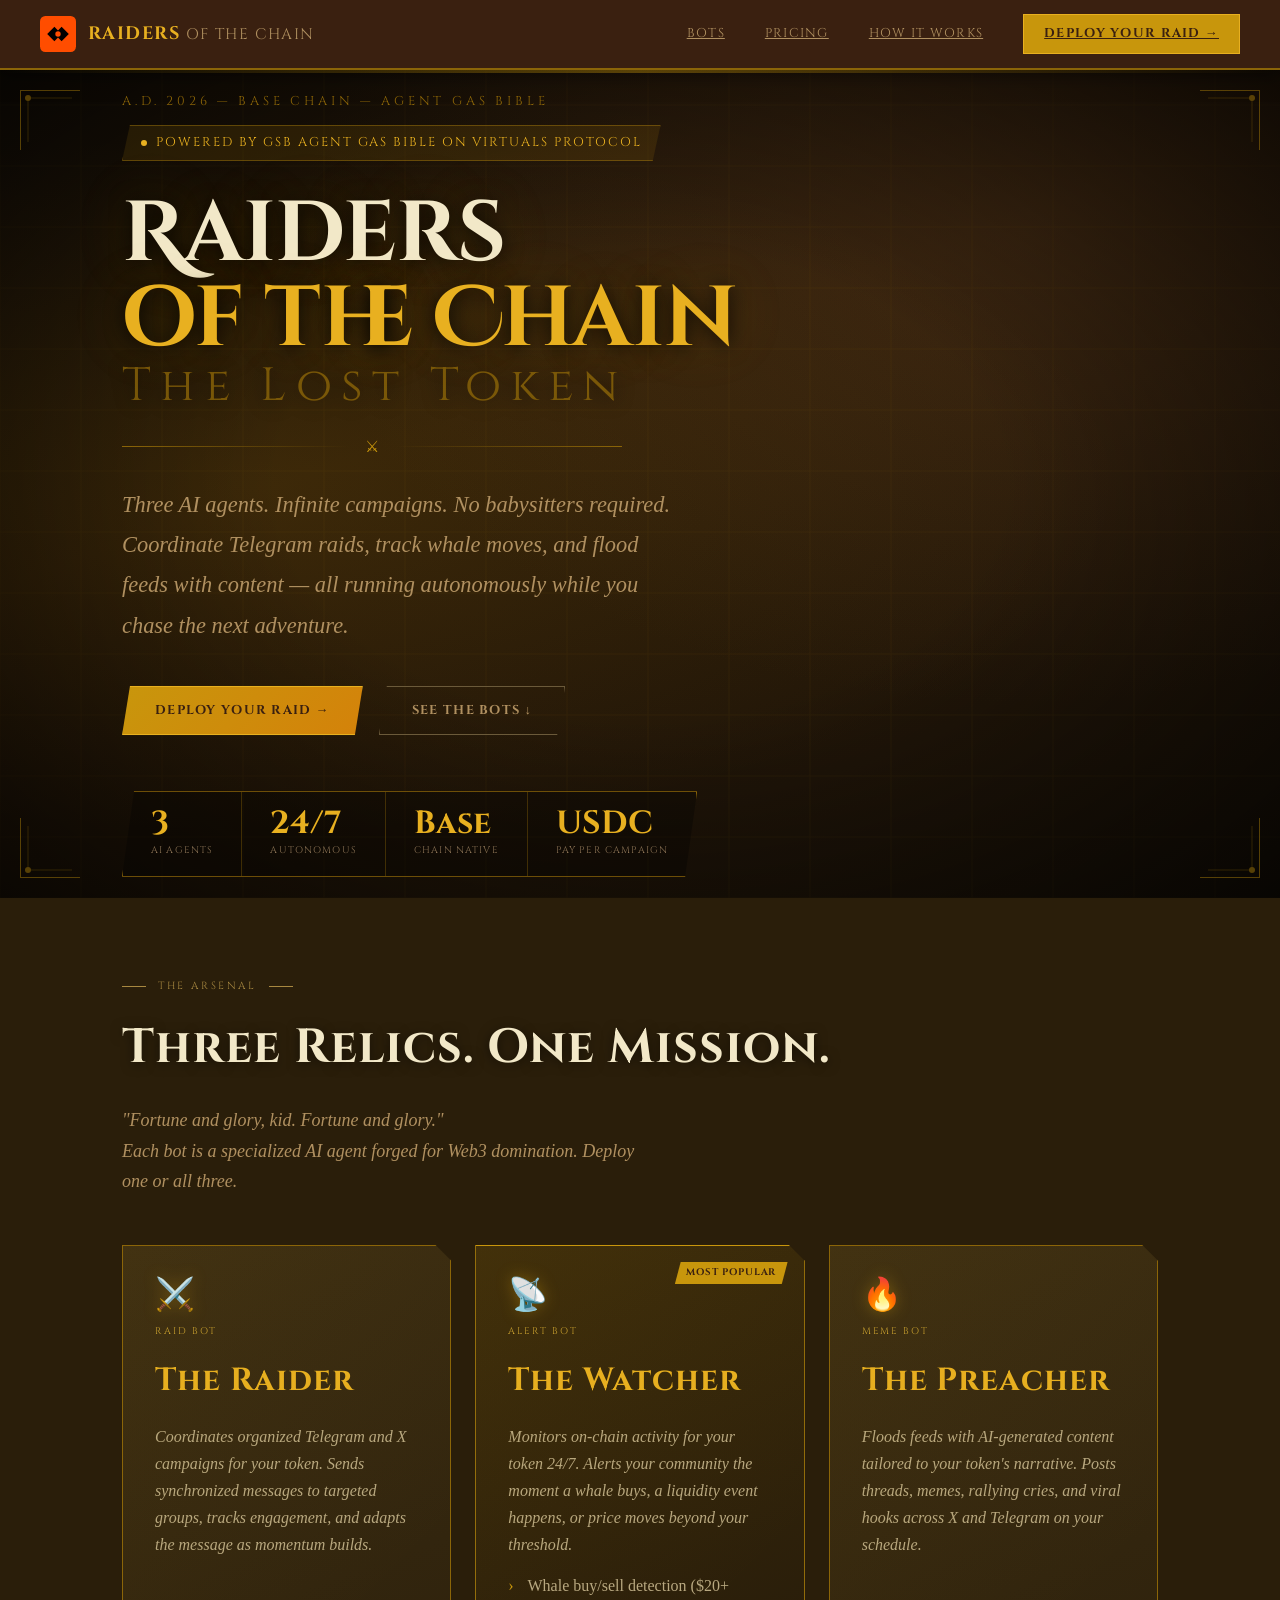
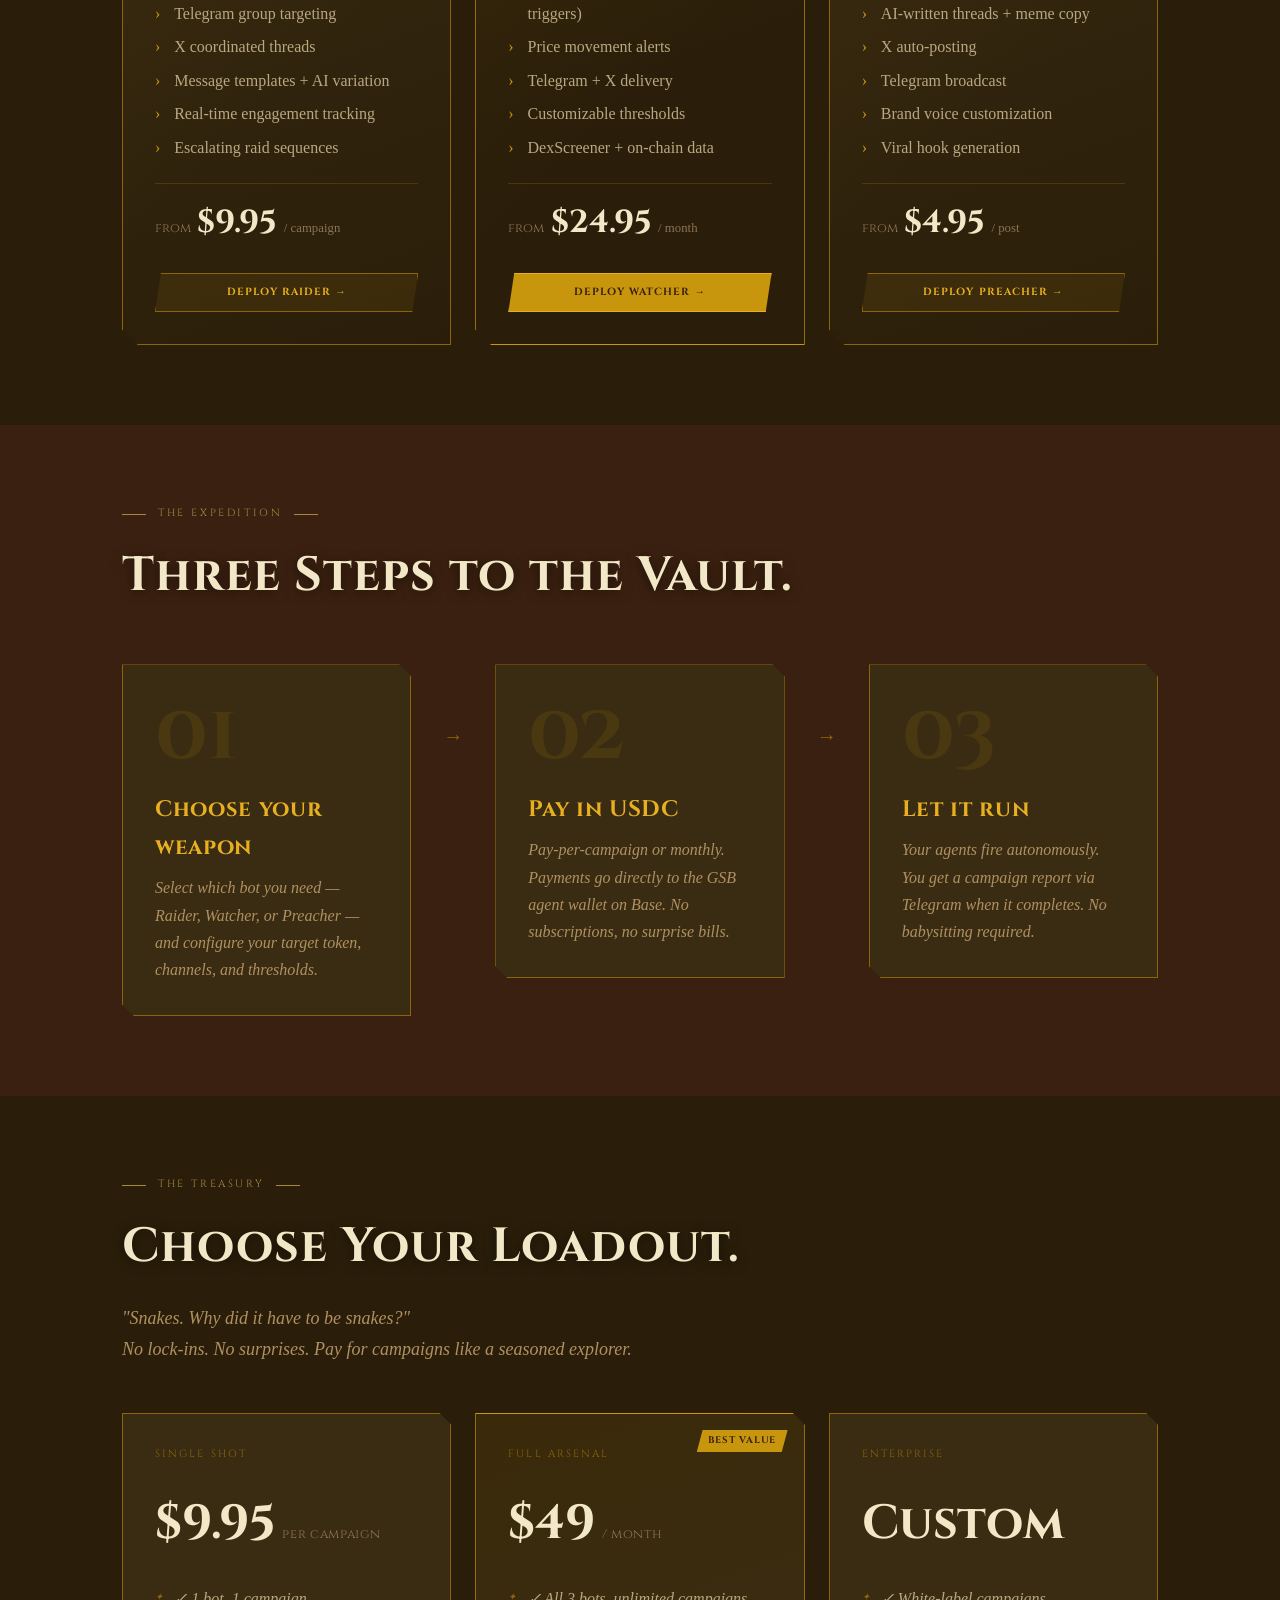
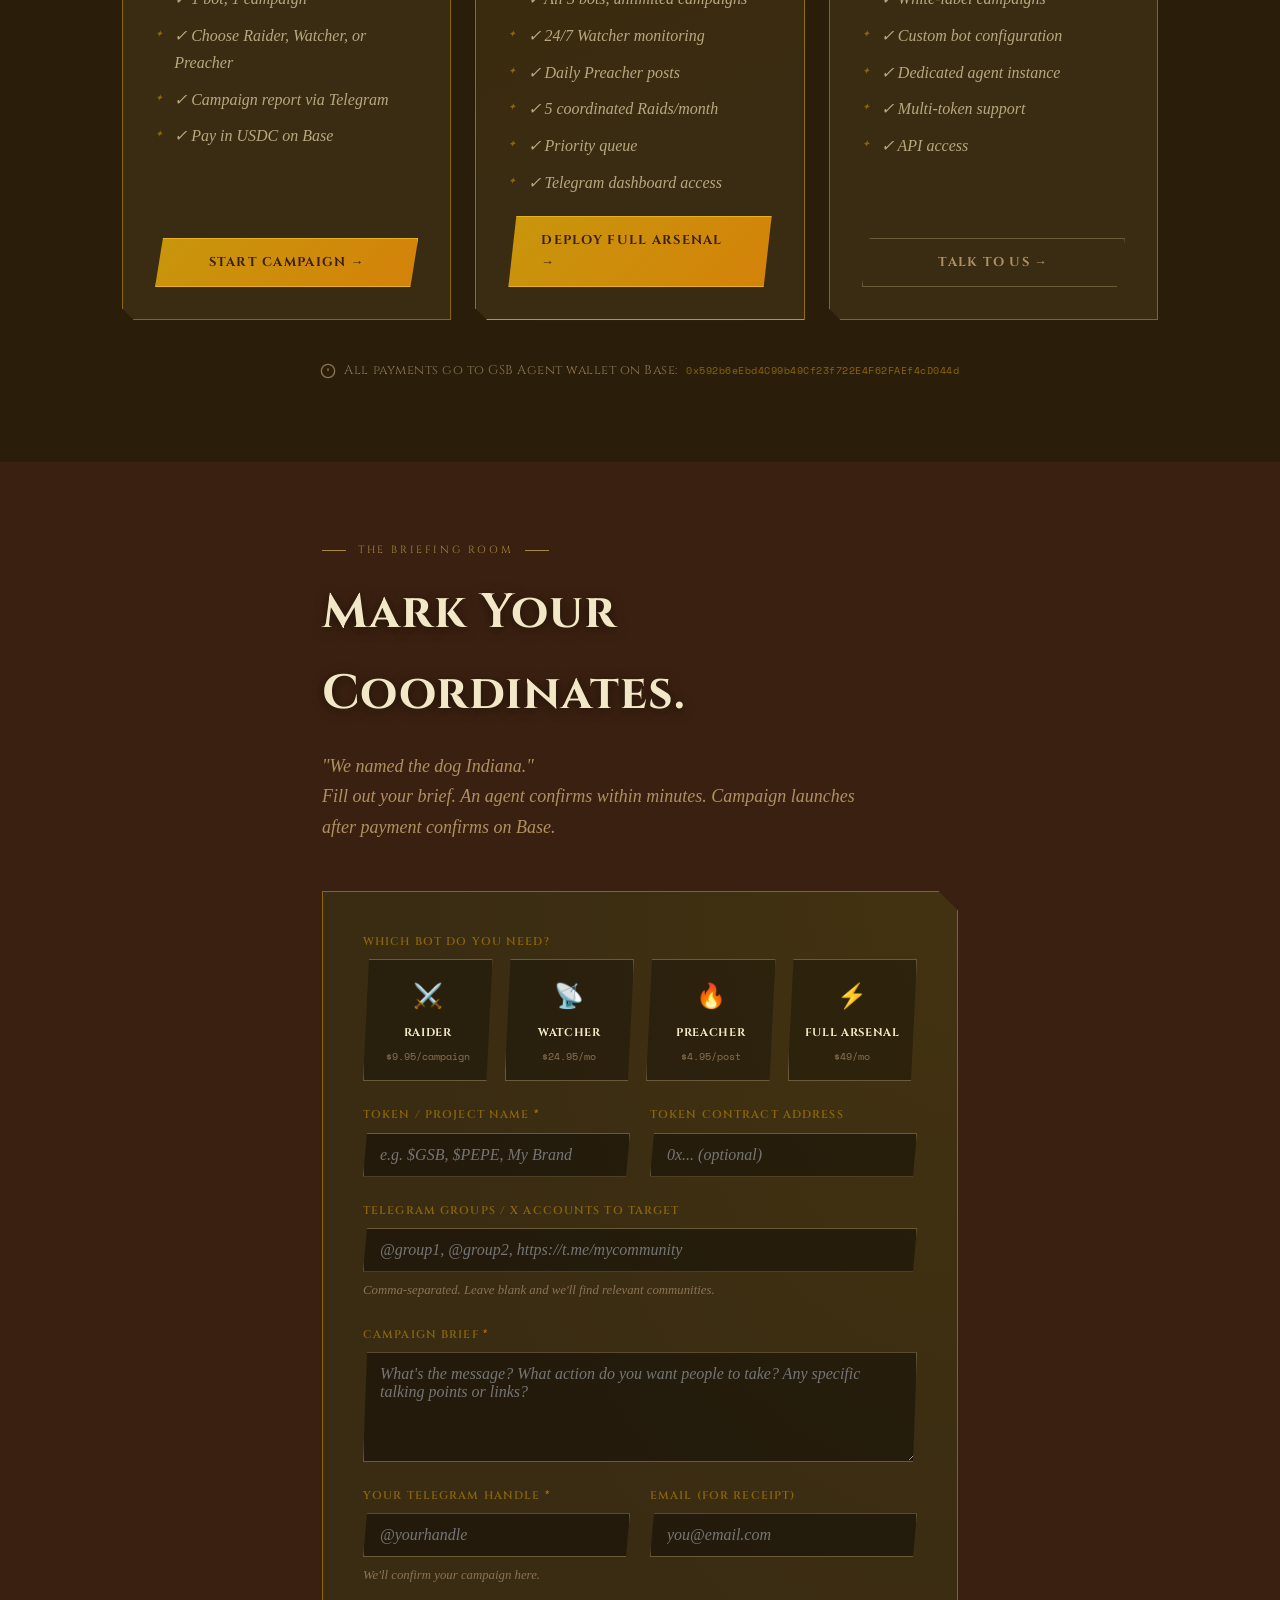
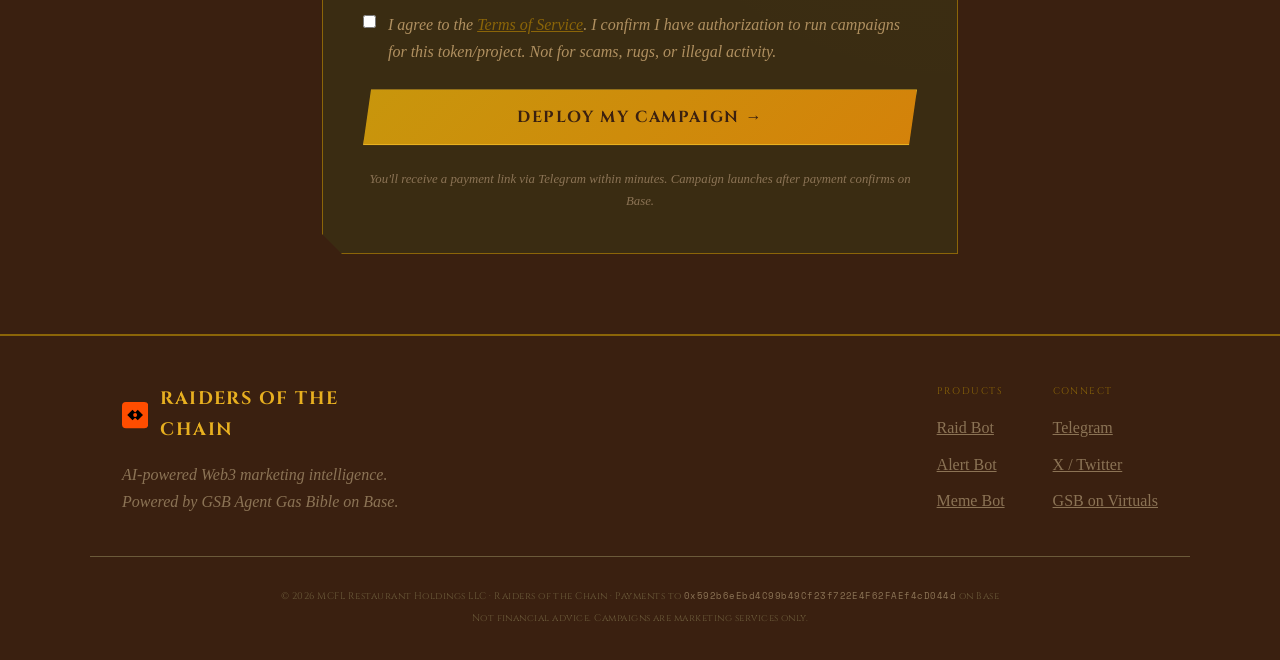
==== commit 25580ef9: "design: Indiana Jones adventure aesthetic — Cinzel fonts, leather/gold palette, parchment" ====
--- a/index.html
+++ b/index.html
@@ -7,7 +7,7 @@
   <meta name="description" content="AI-powered raid bots, buy/sell alerts, and meme campaigns for Web3 projects. Powered by GSB Agent Gas Bible.">
   <link rel="preconnect" href="https://fonts.googleapis.com">
   <link rel="preconnect" href="https://fonts.gstatic.com" crossorigin>
-  <link href="https://fonts.googleapis.com/css2?family=Space+Grotesk:wght@400;500;600;700&family=Space+Mono:wght@400;700&display=swap" rel="stylesheet">
+  <link href="https://fonts.googleapis.com/css2?family=Cinzel:wght@400;600;700;900&family=Cinzel+Decorative:wght@400;700&family=IM+Fell+English:ital@0;1&family=Space+Mono:wght@400;700&display=swap" rel="stylesheet">
   <link rel="stylesheet" href="style.css">
   <link rel="icon" href="data:image/svg+xml,<svg xmlns='http://www.w3.org/2000/svg' viewBox='0 0 32 32'><rect width='32' height='32' rx='4' fill='%23FF4D00'/><text x='16' y='22' text-anchor='middle' font-family='monospace' font-weight='900' font-size='16' fill='%23000'>⚔</text></svg>">
 </head>
@@ -36,24 +36,34 @@
 
   <!-- HERO -->
   <section class="hero">
-    <div class="hero-bg">
-      <div class="grid-lines"></div>
-      <div class="glow glow-1"></div>
-      <div class="glow glow-2"></div>
-    </div>
+    <div class="hero-bg"></div>
+    <div class="hero-map-lines"></div>
+    <div class="hero-vignette"></div>
+    <!-- Corner ornaments -->
+    <div class="corner corner-tl"><svg viewBox="0 0 60 60" fill="none"><path d="M0 60 L0 0 L60 0" stroke="#C8960C" stroke-width="2" fill="none"/><path d="M8 52 L8 8 L52 8" stroke="#C8960C" stroke-width="1" fill="none" opacity=".5"/><circle cx="8" cy="8" r="3" fill="#C8960C"/></svg></div>
+    <div class="corner corner-tr"><svg viewBox="0 0 60 60" fill="none"><path d="M0 60 L0 0 L60 0" stroke="#C8960C" stroke-width="2" fill="none"/><path d="M8 52 L8 8 L52 8" stroke="#C8960C" stroke-width="1" fill="none" opacity=".5"/><circle cx="8" cy="8" r="3" fill="#C8960C"/></svg></div>
+    <div class="corner corner-bl"><svg viewBox="0 0 60 60" fill="none"><path d="M0 60 L0 0 L60 0" stroke="#C8960C" stroke-width="2" fill="none"/><path d="M8 52 L8 8 L52 8" stroke="#C8960C" stroke-width="1" fill="none" opacity=".5"/><circle cx="8" cy="8" r="3" fill="#C8960C"/></svg></div>
+    <div class="corner corner-br"><svg viewBox="0 0 60 60" fill="none"><path d="M0 60 L0 0 L60 0" stroke="#C8960C" stroke-width="2" fill="none"/><path d="M8 52 L8 8 L52 8" stroke="#C8960C" stroke-width="1" fill="none" opacity=".5"/><circle cx="8" cy="8" r="3" fill="#C8960C"/></svg></div>
     <div class="container">
+      <div class="hero-eyebrow">A.D. 2026 &mdash; Base Chain &mdash; Agent Gas Bible</div>
       <div class="hero-badge">
         <span class="badge-dot"></span>
-        Powered by GSB Agent Gas Bible on Base
+        Powered by GSB Agent Gas Bible on Virtuals Protocol
       </div>
       <h1 class="hero-title">
-        Raid. Alert.<br>
-        <span class="title-accent">Dominate.</span>
+        Raiders<br>
+        <span class="line-gold">of the Chain</span>
+        <span class="line-accent">The Lost Token</span>
       </h1>
+      <div class="hero-divider">
+        <div class="divider-line"></div>
+        <div class="divider-icon">⚔</div>
+        <div class="divider-line" style="background:linear-gradient(90deg,transparent,#8B6508)"></div>
+      </div>
       <p class="hero-sub">
-        Three AI agents. One service. Unlimited campaigns.<br>
-        Coordinate Telegram raids, track whale moves, flood feeds with memes —<br>
-        all running autonomously while you sleep.
+        Three AI agents. Infinite campaigns. No babysitters required.<br>
+        Coordinate Telegram raids, track whale moves, and flood feeds with content &mdash;
+        all running autonomously while you chase the next adventure.
       </p>
       <div class="hero-actions">
         <a href="#deploy" class="btn btn-primary">Deploy Your Raid →</a>
@@ -84,11 +94,11 @@
   </section>
 
   <!-- BOTS -->
-  <section class="section" id="bots">
+  <section class="section section-stone" id="bots">
     <div class="container">
       <div class="section-label">The Arsenal</div>
-      <h2 class="section-title">Three bots. One mission.</h2>
-      <p class="section-sub">Each bot is a specialized AI agent. Deploy one or all three. Pay only for what you fire.</p>
+      <h2 class="section-title">Three Relics. One Mission.</h2>
+      <p class="section-sub"><em>"Fortune and glory, kid. Fortune and glory."</em><br>Each bot is a specialized AI agent forged for Web3 domination. Deploy one or all three.</p>
 
       <div class="bots-grid">
 
@@ -161,10 +171,10 @@
   </section>
 
   <!-- HOW IT WORKS -->
-  <section class="section section-dark" id="how">
+  <section class="section section-leather" id="how">
     <div class="container">
-      <div class="section-label">How it works</div>
-      <h2 class="section-title">Deploy in 3 steps.</h2>
+      <div class="section-label">The Expedition</div>
+      <h2 class="section-title">Three Steps to the Vault.</h2>
       <div class="steps">
         <div class="step">
           <div class="step-num">01</div>
@@ -188,11 +198,11 @@
   </section>
 
   <!-- PRICING -->
-  <section class="section" id="pricing">
+  <section class="section section-stone" id="pricing">
     <div class="container">
-      <div class="section-label">Pricing</div>
-      <h2 class="section-title">Simple. Pay per fire.</h2>
-      <p class="section-sub">No monthly lock-in. Pay for campaigns when you need them. Bundle for bigger savings.</p>
+      <div class="section-label">The Treasury</div>
+      <h2 class="section-title">Choose Your Loadout.</h2>
+      <p class="section-sub"><em>"Snakes. Why did it have to be snakes?"</em><br>No lock-ins. No surprises. Pay for campaigns like a seasoned explorer.</p>
 
       <div class="pricing-grid">
         <div class="pricing-card">
@@ -253,11 +263,11 @@
   </section>
 
   <!-- DEPLOY FORM -->
-  <section class="section section-dark" id="deploy">
+  <section class="section section-leather" id="deploy">
     <div class="container container-narrow">
-      <div class="section-label">Deploy</div>
-      <h2 class="section-title">Launch your campaign.</h2>
-      <p class="section-sub">Fill out your brief. An agent will confirm within minutes via Telegram.</p>
+      <div class="section-label">The Briefing Room</div>
+      <h2 class="section-title">Mark Your Coordinates.</h2>
+      <p class="section-sub"><em>"We named the dog Indiana."</em><br>Fill out your brief. An agent confirms within minutes. Campaign launches after payment confirms on Base.</p>
 
       <form class="deploy-form" id="deployForm">
         <!-- Bot selector -->
--- a/style.css
+++ b/style.css
@@ -1,193 +1,556 @@
-/* Raiders of the Chain — Style */
+/* Raiders of the Chain — Indiana Jones Edition */
+@import url('https://fonts.googleapis.com/css2?family=Cinzel:wght@400;600;700;900&family=Cinzel+Decorative:wght@400;700&family=IM+Fell+English:ital@0;1&family=Space+Mono:wght@400;700&display=swap');
+
 :root {
-  --orange: #FF4D00;
-  --orange-dim: #CC3D00;
-  --orange-glow: rgba(255,77,0,0.15);
-  --bg: #080808;
-  --bg-2: #0F0F0F;
-  --bg-3: #151515;
-  --border: #222;
-  --border-bright: #333;
-  --text: #F0EDE8;
-  --text-muted: #888;
-  --text-faint: #444;
-  --green: #00FF88;
-  --font: 'Space Grotesk', system-ui, sans-serif;
-  --mono: 'Space Mono', monospace;
-  --text-xs: clamp(0.75rem,0.7rem + 0.25vw,0.875rem);
-  --text-sm: clamp(0.875rem,0.8rem + 0.35vw,1rem);
-  --text-base: clamp(1rem,0.95rem + 0.25vw,1.125rem);
-  --text-lg: clamp(1.125rem,1rem + 0.75vw,1.5rem);
-  --text-xl: clamp(1.5rem,1.2rem + 1.25vw,2.25rem);
-  --text-2xl: clamp(2rem,1.2rem + 2.5vw,3.5rem);
-  --text-hero: clamp(3rem,0.5rem + 7vw,7rem);
-  --r: 10px;
-  --r-sm: 6px;
-}
-
-*,*::before,*::after{box-sizing:border-box;margin:0;padding:0}
-html{scroll-behavior:smooth}
-body{font-family:var(--font);background:var(--bg);color:var(--text);line-height:1.6;overflow-x:hidden}
-a{color:inherit;text-decoration:none}
-img,svg{display:block}
-
-/* NAV */
-.nav{position:sticky;top:0;z-index:100;display:flex;align-items:center;justify-content:space-between;padding:1rem 2rem;border-bottom:1px solid var(--border);background:rgba(8,8,8,0.92);backdrop-filter:blur(12px)}
-.logo{display:flex;align-items:center;gap:.75rem;font-size:var(--text-sm);font-weight:700;letter-spacing:.02em}
-.logo-text{font-family:var(--mono);color:var(--text)}
-.logo-sub{color:var(--text-muted);font-weight:400}
-.nav-links{display:flex;align-items:center;gap:2rem;font-size:var(--text-sm)}
-.nav-links a{color:var(--text-muted);transition:color 150ms}
-.nav-links a:hover{color:var(--text)}
-.nav-cta{background:var(--orange);color:#000!important;padding:.5rem 1.25rem;border-radius:var(--r-sm);font-weight:700;transition:background 150ms!important}
-.nav-cta:hover{background:var(--orange-dim)!important}
-.nav-mobile-btn{display:none;flex-direction:column;gap:5px;background:none;border:none;cursor:pointer;padding:.5rem}
-.nav-mobile-btn span{display:block;width:22px;height:2px;background:var(--text);border-radius:2px;transition:all 200ms}
-
-/* HERO */
-.hero{position:relative;padding:6rem 2rem 5rem;overflow:hidden;min-height:85vh;display:flex;align-items:center}
-.hero-bg{position:absolute;inset:0;z-index:0;pointer-events:none}
-.grid-lines{position:absolute;inset:0;background-image:linear-gradient(rgba(255,77,0,.04) 1px,transparent 1px),linear-gradient(90deg,rgba(255,77,0,.04) 1px,transparent 1px);background-size:60px 60px}
-.glow{position:absolute;border-radius:50%;filter:blur(80px);opacity:.4}
-.glow-1{width:600px;height:600px;background:radial-gradient(circle,rgba(255,77,0,.3) 0%,transparent 70%);top:-200px;left:-100px}
-.glow-2{width:400px;height:400px;background:radial-gradient(circle,rgba(255,77,0,.15) 0%,transparent 70%);bottom:-100px;right:10%}
-.container{position:relative;z-index:1;max-width:1100px;margin:0 auto;width:100%;padding:0 1.5rem}
-.container-narrow{max-width:680px}
-.hero-badge{display:inline-flex;align-items:center;gap:.5rem;background:rgba(255,77,0,.1);border:1px solid rgba(255,77,0,.3);color:var(--orange);padding:.4rem 1rem;border-radius:100px;font-size:var(--text-xs);font-family:var(--mono);margin-bottom:2rem;letter-spacing:.05em}
-.badge-dot{width:6px;height:6px;border-radius:50%;background:var(--orange);animation:pulse 2s infinite}
-@keyframes pulse{0%,100%{opacity:1}50%{opacity:.4}}
-.hero-title{font-size:var(--text-hero);font-weight:700;line-height:1.05;letter-spacing:-.02em;margin-bottom:1.5rem}
-.title-accent{color:var(--orange);display:block}
-.hero-sub{font-size:var(--text-lg);color:var(--text-muted);max-width:600px;margin-bottom:2.5rem;line-height:1.7}
-.hero-actions{display:flex;gap:1rem;flex-wrap:wrap;margin-bottom:3.5rem}
-.hero-stats{display:flex;align-items:center;gap:0;border:1px solid var(--border);border-radius:var(--r);overflow:hidden;width:fit-content}
-.stat{padding:.875rem 1.5rem;display:flex;flex-direction:column;gap:.2rem}
-.stat-num{font-family:var(--mono);font-size:var(--text-lg);font-weight:700;color:var(--orange);line-height:1}
-.stat-label{font-size:var(--text-xs);color:var(--text-muted);text-transform:uppercase;letter-spacing:.08em}
-.stat-divider{width:1px;height:100%;background:var(--border);align-self:stretch}
-
-/* BUTTONS */
-.btn{display:inline-flex;align-items:center;justify-content:center;gap:.5rem;padding:.75rem 1.75rem;border-radius:var(--r-sm);font-size:var(--text-sm);font-weight:700;font-family:var(--font);cursor:pointer;border:none;transition:all 150ms;white-space:nowrap;text-decoration:none}
-.btn-primary{background:var(--orange);color:#000}
-.btn-primary:hover{background:var(--orange-dim);transform:translateY(-1px)}
-.btn-ghost{background:transparent;color:var(--text-muted);border:1px solid var(--border)}
-.btn-ghost:hover{color:var(--text);border-color:var(--border-bright)}
-.btn-full{width:100%}
-.btn-large{padding:1rem 2rem;font-size:var(--text-base)}
-
-/* SECTIONS */
-.section{padding:5rem 0}
-.section-dark{background:var(--bg-2)}
-.section-label{font-family:var(--mono);font-size:var(--text-xs);color:var(--orange);text-transform:uppercase;letter-spacing:.12em;margin-bottom:.75rem}
-.section-title{font-size:var(--text-2xl);font-weight:700;letter-spacing:-.02em;margin-bottom:1rem}
-.section-sub{font-size:var(--text-base);color:var(--text-muted);max-width:560px;margin-bottom:3rem}
-
-/* BOTS GRID */
-.bots-grid{display:grid;grid-template-columns:repeat(3,1fr);gap:1.5rem;margin-top:3rem}
-.bot-card{background:var(--bg-2);border:1px solid var(--border);border-radius:var(--r);padding:2rem;display:flex;flex-direction:column;gap:1rem;position:relative;transition:border-color 200ms,transform 200ms}
-.bot-card:hover{border-color:var(--border-bright);transform:translateY(-2px)}
-.bot-featured{border-color:var(--orange)!important;background:linear-gradient(135deg,rgba(255,77,0,.06) 0%,var(--bg-2) 60%)}
-.bot-badge{position:absolute;top:1rem;right:1rem;background:var(--orange);color:#000;font-size:var(--text-xs);font-weight:700;padding:.2rem .6rem;border-radius:100px;font-family:var(--mono)}
-.bot-icon{font-size:2rem;line-height:1}
-.bot-tag{font-family:var(--mono);font-size:var(--text-xs);color:var(--orange);text-transform:uppercase;letter-spacing:.08em}
-.bot-name{font-size:var(--text-xl);font-weight:700;letter-spacing:-.01em}
-.bot-desc{font-size:var(--text-sm);color:var(--text-muted);line-height:1.7;flex:1}
-.bot-features{list-style:none;display:flex;flex-direction:column;gap:.4rem;font-size:var(--text-sm);color:var(--text-muted)}
-.bot-features li::before{content:"→ ";color:var(--orange)}
-.bot-price{display:flex;align-items:baseline;gap:.3rem;margin-top:.5rem}
-.price-from{font-size:var(--text-xs);color:var(--text-muted)}
-.price-num{font-family:var(--mono);font-size:var(--text-xl);font-weight:700;color:var(--text)}
-.price-unit{font-size:var(--text-xs);color:var(--text-muted)}
-.btn-bot{background:var(--bg-3);color:var(--text-muted);border:1px solid var(--border);padding:.625rem 1.25rem;border-radius:var(--r-sm);font-size:var(--text-sm);font-weight:600;font-family:var(--font);cursor:pointer;transition:all 150ms;text-decoration:none;display:block;text-align:center;margin-top:.5rem}
-.btn-bot:hover{border-color:var(--orange);color:var(--orange)}
-.btn-bot-featured{background:var(--orange);color:#000;border-color:var(--orange)}
-.btn-bot-featured:hover{background:var(--orange-dim);color:#000!important}
-
-/* STEPS */
-.steps{display:flex;align-items:flex-start;gap:2rem;margin-top:3rem}
-.step{flex:1;background:var(--bg-3);border:1px solid var(--border);border-radius:var(--r);padding:2rem}
-.step-arrow{font-size:1.5rem;color:var(--orange);padding-top:3.5rem;flex-shrink:0}
-.step-num{font-family:var(--mono);font-size:var(--text-hero);font-weight:700;color:rgba(255,77,0,.15);line-height:1;margin-bottom:1rem;display:block}
-.step-title{font-size:var(--text-lg);font-weight:700;margin-bottom:.5rem}
-.step-desc{font-size:var(--text-sm);color:var(--text-muted);line-height:1.7}
-
-/* PRICING */
-.pricing-grid{display:grid;grid-template-columns:repeat(3,1fr);gap:1.5rem;margin-top:3rem}
-.pricing-card{background:var(--bg-2);border:1px solid var(--border);border-radius:var(--r);padding:2rem;display:flex;flex-direction:column;gap:1.25rem;position:relative}
-.pricing-card-featured{border-color:var(--orange);background:linear-gradient(135deg,rgba(255,77,0,.08) 0%,var(--bg-2) 60%)}
-.pricing-badge{position:absolute;top:1rem;right:1rem;background:var(--orange);color:#000;font-size:var(--text-xs);font-weight:700;padding:.2rem .6rem;border-radius:100px;font-family:var(--mono)}
-.pricing-tier{font-family:var(--mono);font-size:var(--text-xs);color:var(--orange);text-transform:uppercase;letter-spacing:.1em}
-.pricing-hero{display:flex;align-items:baseline;gap:.4rem;flex-wrap:wrap}
-.pricing-amount{font-size:var(--text-2xl);font-weight:700;font-family:var(--mono);color:var(--text)}
-.pricing-period{font-size:var(--text-sm);color:var(--text-muted)}
-.pricing-features{list-style:none;display:flex;flex-direction:column;gap:.6rem;font-size:var(--text-sm);color:var(--text-muted);flex:1}
-.pricing-features li{padding-left:0}
-.payment-note{display:flex;align-items:center;gap:.5rem;justify-content:center;margin-top:2.5rem;font-size:var(--text-xs);color:var(--text-muted);flex-wrap:wrap;text-align:center}
-.payment-note code{font-family:var(--mono);color:var(--orange);font-size:.7rem}
-
-/* DEPLOY FORM */
-.deploy-form{background:var(--bg-3);border:1px solid var(--border);border-radius:var(--r);padding:2.5rem;display:flex;flex-direction:column;gap:1.5rem}
-.form-row{display:grid;grid-template-columns:1fr 1fr;gap:1.25rem}
-.form-group{display:flex;flex-direction:column;gap:.5rem}
-.form-label{font-size:var(--text-sm);font-weight:600;color:var(--text)}
-.req{color:var(--orange)}
-.form-input{background:var(--bg-2);border:1px solid var(--border);border-radius:var(--r-sm);padding:.75rem 1rem;font-size:var(--text-sm);color:var(--text);font-family:var(--font);transition:border-color 150ms;outline:none;width:100%}
-.form-input:focus{border-color:var(--orange)}
-.form-textarea{resize:vertical;min-height:100px}
-.form-hint{font-size:var(--text-xs);color:var(--text-muted)}
-.form-hint.center{text-align:center}
-.form-check{display:flex;align-items:flex-start;gap:.75rem;font-size:var(--text-sm);color:var(--text-muted);cursor:pointer}
-.form-check input{accent-color:var(--orange);margin-top:.2rem;flex-shrink:0}
-.form-check a{color:var(--orange);text-decoration:underline}
-
-/* Bot selector */
-.bot-selector{display:grid;grid-template-columns:repeat(4,1fr);gap:.75rem}
-.bot-select-option input{display:none}
-.bot-select-card{display:flex;flex-direction:column;align-items:center;gap:.4rem;background:var(--bg-2);border:2px solid var(--border);border-radius:var(--r-sm);padding:1rem .75rem;cursor:pointer;transition:all 150ms;text-align:center}
-.bot-select-card:hover{border-color:var(--border-bright)}
-.bot-select-option input:checked + .bot-select-card{border-color:var(--orange);background:rgba(255,77,0,.08)}
-.bot-select-icon{font-size:1.5rem}
-.bot-select-name{font-size:var(--text-sm);font-weight:700}
-.bot-select-price{font-size:var(--text-xs);color:var(--text-muted);font-family:var(--mono)}
-
-/* Success */
-.hidden{display:none!important}
-.deploy-success{text-align:center;padding:3rem 2rem;background:var(--bg-3);border:1px solid var(--border);border-radius:var(--r)}
-.deploy-success .success-icon{font-size:3rem;margin-bottom:1rem}
-.deploy-success h3{font-size:var(--text-xl);font-weight:700;margin-bottom:.75rem}
-.deploy-success p{color:var(--text-muted);margin-bottom:.5rem}
-.deploy-success .hint{font-size:var(--text-xs)}
-
-/* FOOTER */
-.footer{border-top:1px solid var(--border);padding:3rem 2rem 2rem}
-.footer-inner{display:flex;justify-content:space-between;align-items:flex-start;gap:3rem;flex-wrap:wrap;padding-bottom:2.5rem;border-bottom:1px solid var(--border)}
-.footer-brand{max-width:280px}
-.footer-brand .logo{margin-bottom:1rem}
-.footer-brand p{font-size:var(--text-sm);color:var(--text-muted);line-height:1.7}
-.footer-links{display:flex;gap:3rem}
-.footer-col{display:flex;flex-direction:column;gap:.6rem}
-.footer-col-title{font-size:var(--text-xs);text-transform:uppercase;letter-spacing:.1em;color:var(--text-faint);font-family:var(--mono);margin-bottom:.25rem}
-.footer-col a{font-size:var(--text-sm);color:var(--text-muted);transition:color 150ms}
-.footer-col a:hover{color:var(--orange)}
-.footer-bottom{padding-top:2rem;display:flex;flex-direction:column;gap:.4rem}
-.footer-bottom p{font-size:var(--text-xs);color:var(--text-faint)}
-.footer-bottom code{font-family:var(--mono);color:var(--text-muted);font-size:.65rem}
-
-/* RESPONSIVE */
-@media(max-width:900px){
-  .bots-grid,.pricing-grid{grid-template-columns:1fr}
-  .steps{flex-direction:column}
-  .step-arrow{transform:rotate(90deg);padding:0 0 0 1.5rem;align-self:center}
-  .bot-selector{grid-template-columns:repeat(2,1fr)}
-  .form-row{grid-template-columns:1fr}
-  .footer-inner{flex-direction:column}
-  .hero{padding:4rem 1.5rem 3rem;min-height:auto}
-}
-@media(max-width:680px){
-  .nav-links{display:none}
-  .nav-mobile-btn{display:flex}
-  .hero-stats{flex-wrap:wrap}
-  .hero-title{font-size:clamp(2.5rem,8vw,5rem)}
-  .bot-selector{grid-template-columns:1fr 1fr}
-  .section{padding:3.5rem 0}
-}
+  --gold: #C8960C;
+  --gold-bright: #E8B020;
+  --gold-dim: #8B6508;
+  --amber: #D4820A;
+  --parchment: #F2E8C8;
+  --parchment-dark: #E0D0A0;
+  --parchment-aged: #C8B878;
+  --leather: #5C3A1E;
+  --leather-dark: #3A2010;
+  --temple: #1A1208;
+  --temple-mid: #2A1E0A;
+  --temple-light: #3A2C12;
+  --dust: #8B7355;
+  --dust-light: #B09060;
+  --stone: #6B5A3A;
+  --text-dark: #1A1208;
+  --text-parch: #3A2C12;
+  --text-aged: #6B5030;
+  --red-seal: #8B1A1A;
+  --font-title: 'Cinzel Decorative', serif;
+  --font-heading: 'Cinzel', serif;
+  --font-body: 'IM Fell English', serif;
+  --font-mono: 'Space Mono', monospace;
+  --text-xs: clamp(0.7rem, 0.65rem + 0.25vw, 0.8rem);
+  --text-sm: clamp(0.875rem, 0.8rem + 0.35vw, 1rem);
+  --text-base: clamp(1rem, 0.95rem + 0.25vw, 1.125rem);
+  --text-lg: clamp(1.1rem, 1rem + 0.6vw, 1.4rem);
+  --text-xl: clamp(1.4rem, 1.1rem + 1.2vw, 2rem);
+  --text-2xl: clamp(1.8rem, 1rem + 2.5vw, 3.2rem);
+  --text-hero: clamp(2.5rem, 0.5rem + 6vw, 6rem);
+  --r: 4px;
+}
+
+*, *::before, *::after { box-sizing: border-box; margin: 0; padding: 0; }
+html { scroll-behavior: smooth; }
+
+body {
+  font-family: var(--font-body);
+  background: var(--temple);
+  color: var(--parchment);
+  line-height: 1.7;
+  overflow-x: hidden;
+}
+
+/* ── TEXTURES & OVERLAYS ─────────────────────────────────────────────────── */
+.parch-bg {
+  background:
+    url("data:image/svg+xml,%3Csvg xmlns='http://www.w3.org/2000/svg' width='300' height='300'%3E%3Cfilter id='n'%3E%3CfeTurbulence type='fractalNoise' baseFrequency='0.75' numOctaves='4' stitchTiles='stitch'/%3E%3C/filter%3E%3Crect width='300' height='300' filter='url(%23n)' opacity='0.08'/%3E%3C/svg%3E"),
+    var(--temple-mid);
+}
+
+/* ── NAV ─────────────────────────────────────────────────────────────────── */
+.nav {
+  position: sticky; top: 0; z-index: 100;
+  display: flex; align-items: center; justify-content: space-between;
+  padding: .875rem 2.5rem;
+  background: var(--leather-dark);
+  border-bottom: 2px solid var(--gold-dim);
+  box-shadow: 0 2px 20px rgba(0,0,0,.6);
+}
+.nav::after {
+  content: '';
+  position: absolute; bottom: -5px; left: 0; right: 0; height: 3px;
+  background: linear-gradient(90deg, transparent, var(--gold), transparent);
+  opacity: .4;
+}
+.logo {
+  display: flex; align-items: center; gap: .75rem;
+  text-decoration: none;
+}
+.logo-text {
+  font-family: var(--font-heading);
+  font-size: var(--text-base);
+  font-weight: 700;
+  color: var(--gold-bright);
+  letter-spacing: .08em;
+  text-transform: uppercase;
+}
+.logo-sub { color: var(--dust-light); font-weight: 400; font-size: .85em; }
+.nav-links { display: flex; align-items: center; gap: 2.5rem; }
+.nav-links a {
+  font-family: var(--font-heading);
+  font-size: var(--text-xs);
+  color: var(--dust-light);
+  text-transform: uppercase;
+  letter-spacing: .1em;
+  transition: color 150ms;
+}
+.nav-links a:hover { color: var(--gold-bright); }
+.nav-cta {
+  background: var(--gold) !important;
+  color: var(--leather-dark) !important;
+  padding: .5rem 1.25rem !important;
+  border: 1px solid var(--gold-bright) !important;
+  font-weight: 700 !important;
+  font-size: var(--text-xs) !important;
+  letter-spacing: .08em;
+}
+.nav-cta:hover { background: var(--gold-bright) !important; }
+.nav-mobile-btn {
+  display: none; flex-direction: column; gap: 5px;
+  background: none; border: none; cursor: pointer; padding: .5rem;
+}
+.nav-mobile-btn span { display: block; width: 22px; height: 2px; background: var(--gold); border-radius: 2px; }
+
+/* ── HERO ────────────────────────────────────────────────────────────────── */
+.hero {
+  position: relative;
+  min-height: 92vh;
+  display: flex; align-items: center;
+  overflow: hidden;
+  background: var(--leather-dark);
+}
+.hero-bg {
+  position: absolute; inset: 0;
+  background:
+    radial-gradient(ellipse at 20% 50%, rgba(200,150,12,.12) 0%, transparent 60%),
+    radial-gradient(ellipse at 80% 20%, rgba(90,58,30,.4) 0%, transparent 50%),
+    linear-gradient(160deg, #1A1208 0%, #2A1A08 40%, #1A1208 100%);
+}
+.hero-map-lines {
+  position: absolute; inset: 0; opacity: .06;
+  background-image:
+    repeating-linear-gradient(0deg, var(--gold) 0px, transparent 1px, transparent 60px, var(--gold) 61px),
+    repeating-linear-gradient(90deg, var(--gold) 0px, transparent 1px, transparent 80px, var(--gold) 81px);
+}
+.hero-vignette {
+  position: absolute; inset: 0;
+  background: radial-gradient(ellipse at center, transparent 40%, rgba(0,0,0,.7) 100%);
+}
+
+/* Corner ornaments */
+.corner { position: absolute; width: 60px; height: 60px; opacity: .4; }
+.corner svg { width: 100%; height: 100%; }
+.corner-tl { top: 20px; left: 20px; }
+.corner-tr { top: 20px; right: 20px; transform: scaleX(-1); }
+.corner-bl { bottom: 20px; left: 20px; transform: scaleY(-1); }
+.corner-br { bottom: 20px; right: 20px; transform: scale(-1,-1); }
+
+.container { position: relative; z-index: 1; max-width: 1100px; margin: 0 auto; width: 100%; padding: 0 2rem; }
+.container-narrow { max-width: 700px; }
+
+.hero-badge {
+  display: inline-flex; align-items: center; gap: .6rem;
+  background: rgba(200,150,12,.12);
+  border: 1px solid rgba(200,150,12,.35);
+  color: var(--gold-bright);
+  padding: .4rem 1.1rem;
+  font-family: var(--font-heading);
+  font-size: var(--text-xs);
+  letter-spacing: .15em;
+  text-transform: uppercase;
+  margin-bottom: 2rem;
+  clip-path: polygon(8px 0%, 100% 0%, calc(100% - 8px) 100%, 0% 100%);
+}
+.badge-dot { width: 6px; height: 6px; border-radius: 50%; background: var(--gold-bright); animation: pulse 2s infinite; }
+@keyframes pulse { 0%,100%{opacity:1;transform:scale(1)} 50%{opacity:.5;transform:scale(.8)} }
+
+.hero-eyebrow {
+  font-family: var(--font-heading);
+  font-size: var(--text-xs);
+  color: var(--gold-dim);
+  letter-spacing: .3em;
+  text-transform: uppercase;
+  margin-bottom: .75rem;
+}
+
+.hero-title {
+  font-family: var(--font-title);
+  font-size: var(--text-hero);
+  font-weight: 700;
+  line-height: 1.0;
+  letter-spacing: -.01em;
+  margin-bottom: 1.5rem;
+  color: var(--parchment);
+  text-shadow: 0 2px 20px rgba(0,0,0,.8), 0 0 60px rgba(200,150,12,.2);
+}
+.hero-title .line-gold { color: var(--gold-bright); display: block; }
+.hero-title .line-accent {
+  color: var(--gold-dim);
+  display: block;
+  font-size: .55em;
+  letter-spacing: .2em;
+  font-family: var(--font-heading);
+  font-weight: 400;
+  opacity: .8;
+}
+
+.hero-divider {
+  display: flex; align-items: center; gap: 1rem;
+  margin-bottom: 1.5rem; max-width: 500px;
+}
+.divider-line { flex: 1; height: 1px; background: linear-gradient(90deg, var(--gold-dim), transparent); }
+.divider-icon { color: var(--gold); font-size: 1rem; }
+
+.hero-sub {
+  font-family: var(--font-body);
+  font-size: var(--text-lg);
+  color: var(--dust-light);
+  max-width: 560px;
+  margin-bottom: 2.5rem;
+  font-style: italic;
+  line-height: 1.8;
+}
+
+.hero-actions { display: flex; gap: 1rem; flex-wrap: wrap; margin-bottom: 3.5rem; }
+
+.hero-stats {
+  display: flex; align-items: stretch;
+  border: 1px solid var(--gold-dim);
+  width: fit-content;
+  overflow: hidden;
+  background: rgba(0,0,0,.3);
+  clip-path: polygon(12px 0%,100% 0%,calc(100% - 12px) 100%,0% 100%);
+}
+.stat { padding: 1rem 1.75rem; display: flex; flex-direction: column; gap: .2rem; }
+.stat-num {
+  font-family: var(--font-heading);
+  font-size: var(--text-xl);
+  font-weight: 700;
+  color: var(--gold-bright);
+  line-height: 1;
+}
+.stat-label {
+  font-family: var(--font-heading);
+  font-size: .6rem;
+  color: var(--dust);
+  text-transform: uppercase;
+  letter-spacing: .12em;
+}
+.stat-divider { width: 1px; background: var(--gold-dim); opacity: .4; }
+
+/* ── BUTTONS ─────────────────────────────────────────────────────────────── */
+.btn {
+  display: inline-flex; align-items: center; justify-content: center; gap: .5rem;
+  padding: .8rem 2rem;
+  font-family: var(--font-heading);
+  font-size: var(--text-xs);
+  font-weight: 700;
+  letter-spacing: .1em;
+  text-transform: uppercase;
+  cursor: pointer; border: none;
+  transition: all 180ms;
+  text-decoration: none;
+  clip-path: polygon(8px 0%, 100% 0%, calc(100% - 8px) 100%, 0% 100%);
+}
+.btn-primary {
+  background: linear-gradient(135deg, var(--gold), var(--amber));
+  color: var(--leather-dark);
+  border: 1px solid var(--gold-bright);
+  box-shadow: 0 2px 20px rgba(200,150,12,.3);
+}
+.btn-primary:hover { background: linear-gradient(135deg, var(--gold-bright), var(--gold)); transform: translateY(-1px); box-shadow: 0 4px 30px rgba(200,150,12,.5); }
+.btn-ghost {
+  background: transparent;
+  color: var(--dust-light);
+  border: 1px solid var(--stone);
+}
+.btn-ghost:hover { color: var(--parchment); border-color: var(--dust); }
+.btn-full { width: 100%; }
+.btn-large { padding: 1rem 2.5rem; font-size: var(--text-sm); }
+
+/* ── SECTION COMMONS ─────────────────────────────────────────────────────── */
+.section { padding: 5rem 0; }
+.section-stone { background: var(--temple-mid); }
+.section-leather { background: var(--leather-dark); }
+
+.section-label {
+  font-family: var(--font-heading);
+  font-size: .65rem;
+  color: #A88840;
+  text-transform: uppercase;
+  letter-spacing: .25em;
+  margin-bottom: .75rem;
+  display: flex; align-items: center; gap: .75rem;
+}
+.section-label::before, .section-label::after {
+  content: ''; flex: 0 0 24px; height: 1px; background: #A88840;
+}
+.section-title {
+  font-family: var(--font-heading);
+  font-size: var(--text-2xl);
+  font-weight: 700;
+  letter-spacing: .02em;
+  color: var(--parchment);
+  margin-bottom: 1rem;
+  text-shadow: 0 2px 12px rgba(0,0,0,.5);
+}
+.section-sub {
+  font-family: var(--font-body);
+  font-size: var(--text-base);
+  color: var(--dust-light);
+  max-width: 540px;
+  margin-bottom: 3rem;
+  font-style: italic;
+}
+
+/* Ornamental divider */
+.ornament {
+  display: flex; align-items: center; gap: 1rem;
+  margin: 2rem 0; opacity: .5;
+}
+.ornament-line { flex: 1; height: 1px; background: var(--gold-dim); }
+.ornament span { color: var(--gold); font-size: .8rem; letter-spacing: .2em; font-family: var(--font-heading); }
+
+/* ── BOTS GRID ───────────────────────────────────────────────────────────── */
+.bots-grid {
+  display: grid;
+  grid-template-columns: repeat(3, 1fr);
+  gap: 1.5rem;
+  margin-top: 3rem;
+}
+
+.bot-card {
+  background: linear-gradient(160deg, var(--temple-light) 0%, var(--temple-mid) 100%);
+  border: 1px solid var(--gold-dim);
+  padding: 2rem;
+  display: flex; flex-direction: column; gap: .875rem;
+  position: relative;
+  transition: transform 200ms, box-shadow 200ms;
+  clip-path: polygon(0 0, calc(100% - 16px) 0, 100% 16px, 100% 100%, 16px 100%, 0 calc(100% - 16px));
+}
+.bot-card::before {
+  content: '';
+  position: absolute; inset: 0;
+  background: linear-gradient(135deg, rgba(200,150,12,.06) 0%, transparent 60%);
+  pointer-events: none;
+}
+.bot-card:hover { transform: translateY(-3px); box-shadow: 0 8px 32px rgba(0,0,0,.5), 0 0 20px rgba(200,150,12,.1); }
+.bot-featured {
+  border-color: var(--gold) !important;
+  background: linear-gradient(160deg, rgba(200,150,12,.1) 0%, var(--temple-mid) 60%) !important;
+  box-shadow: 0 0 30px rgba(200,150,12,.15) !important;
+}
+.bot-badge {
+  position: absolute; top: 1rem; right: 1rem;
+  background: var(--gold);
+  color: var(--leather-dark);
+  font-family: var(--font-heading);
+  font-size: .6rem;
+  font-weight: 700;
+  padding: .2rem .7rem;
+  letter-spacing: .1em;
+  text-transform: uppercase;
+  clip-path: polygon(6px 0%, 100% 0%, calc(100% - 6px) 100%, 0% 100%);
+}
+.bot-icon { font-size: 2rem; line-height: 1; filter: drop-shadow(0 0 8px rgba(200,150,12,.4)); }
+.bot-tag {
+  font-family: var(--font-heading);
+  font-size: .6rem;
+  color: #C8A030;
+  text-transform: uppercase;
+  letter-spacing: .2em;
+}
+.bot-name {
+  font-family: var(--font-heading);
+  font-size: var(--text-xl);
+  font-weight: 700;
+  color: var(--gold-bright);
+  letter-spacing: .03em;
+}
+.bot-desc { font-size: var(--text-sm); color: #B8A880; line-height: 1.7; flex: 1; font-style: italic; }
+.bot-features { list-style: none; display: flex; flex-direction: column; gap: .4rem; font-size: var(--text-sm); color: #B8A880; }
+.bot-features li { padding-left: 1.2rem; position: relative; }
+.bot-features li::before { content: "›"; color: var(--gold); position: absolute; left: 0; }
+.bot-price { display: flex; align-items: baseline; gap: .4rem; margin-top: .5rem; padding-top: .75rem; border-top: 1px solid rgba(200,150,12,.2); }
+.price-from { font-size: var(--text-xs); color: var(--dust); font-family: var(--font-heading); }
+.price-num { font-family: var(--font-heading); font-size: var(--text-xl); font-weight: 700; color: var(--parchment); }
+.price-unit { font-size: var(--text-xs); color: var(--dust); }
+.btn-bot {
+  background: rgba(200,150,12,.1);
+  color: var(--gold-bright);
+  border: 1px solid var(--gold-dim);
+  padding: .625rem 1.25rem;
+  font-family: var(--font-heading);
+  font-size: .65rem;
+  font-weight: 700;
+  letter-spacing: .1em;
+  text-transform: uppercase;
+  cursor: pointer;
+  transition: all 150ms;
+  text-decoration: none;
+  display: block;
+  text-align: center;
+  margin-top: .5rem;
+  clip-path: polygon(6px 0%, 100% 0%, calc(100% - 6px) 100%, 0% 100%);
+}
+.btn-bot:hover { background: rgba(200,150,12,.2); border-color: var(--gold); }
+.btn-bot-featured { background: var(--gold); color: var(--leather-dark); border-color: var(--gold-bright); }
+.btn-bot-featured:hover { background: var(--gold-bright); }
+
+/* ── STEPS ───────────────────────────────────────────────────────────────── */
+.steps { display: flex; align-items: flex-start; gap: 2rem; margin-top: 3rem; }
+.step {
+  flex: 1;
+  background: var(--temple-light);
+  border: 1px solid var(--gold-dim);
+  padding: 2rem;
+  position: relative;
+  clip-path: polygon(0 0, calc(100% - 12px) 0, 100% 12px, 100% 100%, 12px 100%, 0 calc(100% - 12px));
+}
+.step-arrow { font-size: 1.25rem; color: var(--gold-dim); padding-top: 3.5rem; flex-shrink: 0; font-family: var(--font-heading); }
+.step-num {
+  font-family: var(--font-title);
+  font-size: clamp(3rem, 6vw, 5rem);
+  font-weight: 700;
+  color: rgba(200,150,12,.12);
+  line-height: 1;
+  margin-bottom: 1rem;
+  display: block;
+}
+.step-title { font-family: var(--font-heading); font-size: var(--text-lg); font-weight: 700; color: var(--gold-bright); margin-bottom: .5rem; letter-spacing: .03em; }
+.step-desc { font-size: var(--text-sm); color: var(--dust-light); line-height: 1.7; font-style: italic; }
+
+/* ── PRICING ─────────────────────────────────────────────────────────────── */
+.pricing-grid { display: grid; grid-template-columns: repeat(3, 1fr); gap: 1.5rem; margin-top: 3rem; }
+.pricing-card {
+  background: var(--temple-light);
+  border: 1px solid var(--gold-dim);
+  padding: 2rem;
+  display: flex; flex-direction: column; gap: 1.25rem;
+  position: relative;
+  clip-path: polygon(0 0, calc(100% - 12px) 0, 100% 12px, 100% 100%, 12px 100%, 0 calc(100% - 12px));
+}
+.pricing-card-featured {
+  border-color: var(--gold) !important;
+  background: linear-gradient(160deg, rgba(200,150,12,.1) 0%, var(--temple-light) 60%) !important;
+  box-shadow: 0 0 40px rgba(200,150,12,.15) !important;
+}
+.pricing-badge {
+  position: absolute; top: 1rem; right: 1rem;
+  background: var(--gold); color: var(--leather-dark);
+  font-family: var(--font-heading); font-size: .6rem; font-weight: 700;
+  padding: .2rem .7rem; letter-spacing: .1em; text-transform: uppercase;
+  clip-path: polygon(6px 0%, 100% 0%, calc(100% - 6px) 100%, 0% 100%);
+}
+.pricing-tier { font-family: var(--font-heading); font-size: .65rem; color: var(--gold-dim); text-transform: uppercase; letter-spacing: .2em; }
+.pricing-hero { display: flex; align-items: baseline; gap: .4rem; flex-wrap: wrap; }
+.pricing-amount { font-family: var(--font-heading); font-size: var(--text-2xl); font-weight: 700; color: var(--parchment); }
+.pricing-period { font-size: var(--text-xs); color: var(--dust); font-family: var(--font-heading); letter-spacing: .05em; }
+.pricing-features { list-style: none; display: flex; flex-direction: column; gap: .6rem; font-size: var(--text-sm); color: #B8A880; flex: 1; font-style: italic; }
+.pricing-features li { padding-left: 1.2rem; position: relative; }
+.pricing-features li::before { content: "✦"; color: var(--gold-dim); position: absolute; left: 0; font-size: .6rem; top: .25rem; }
+.payment-note { display: flex; align-items: center; gap: .5rem; justify-content: center; margin-top: 2.5rem; font-size: var(--text-xs); color: var(--dust); flex-wrap: wrap; text-align: center; font-family: var(--font-heading); letter-spacing: .04em; }
+.payment-note code { font-family: var(--font-mono); color: var(--gold-dim); font-size: .65rem; }
+
+/* ── DEPLOY FORM ─────────────────────────────────────────────────────────── */
+.deploy-form {
+  background: var(--temple-light);
+  border: 1px solid var(--gold-dim);
+  padding: 2.5rem;
+  display: flex; flex-direction: column; gap: 1.5rem;
+  position: relative;
+  clip-path: polygon(0 0, calc(100% - 20px) 0, 100% 20px, 100% 100%, 20px 100%, 0 calc(100% - 20px));
+}
+.deploy-form::before {
+  content: '';
+  position: absolute; inset: 0;
+  background: radial-gradient(ellipse at top right, rgba(200,150,12,.06) 0%, transparent 60%);
+  pointer-events: none;
+}
+.form-row { display: grid; grid-template-columns: 1fr 1fr; gap: 1.25rem; }
+.form-group { display: flex; flex-direction: column; gap: .5rem; }
+.form-label { font-family: var(--font-heading); font-size: .7rem; font-weight: 600; color: var(--gold-dim); text-transform: uppercase; letter-spacing: .1em; }
+.req { color: var(--amber); }
+.form-input {
+  background: rgba(0,0,0,.4);
+  border: 1px solid var(--stone);
+  padding: .75rem 1rem;
+  font-size: var(--text-sm);
+  color: var(--parchment);
+  font-family: var(--font-body);
+  font-style: italic;
+  transition: border-color 150ms;
+  outline: none; width: 100%;
+  clip-path: polygon(4px 0%, 100% 0%, calc(100% - 4px) 100%, 0% 100%);
+}
+.form-input:focus { border-color: var(--gold-dim); }
+.form-textarea { resize: vertical; min-height: 110px; }
+.form-hint { font-size: var(--text-xs); color: var(--dust); font-style: italic; font-family: var(--font-body); }
+.form-hint.center { text-align: center; }
+.form-check { display: flex; align-items: flex-start; gap: .75rem; font-size: var(--text-sm); color: var(--dust-light); cursor: pointer; font-style: italic; }
+.form-check input { accent-color: var(--gold); margin-top: .25rem; flex-shrink: 0; }
+.form-check a { color: var(--gold-dim); text-decoration: underline; }
+
+.bot-selector { display: grid; grid-template-columns: repeat(4, 1fr); gap: .75rem; }
+.bot-select-option input { display: none; }
+.bot-select-card {
+  display: flex; flex-direction: column; align-items: center; gap: .4rem;
+  background: rgba(0,0,0,.3);
+  border: 1px solid var(--stone);
+  padding: 1rem .75rem;
+  cursor: pointer;
+  transition: all 150ms;
+  text-align: center;
+  clip-path: polygon(6px 0%, 100% 0%, calc(100% - 6px) 100%, 0% 100%);
+}
+.bot-select-card:hover { border-color: var(--gold-dim); }
+.bot-select-option input:checked + .bot-select-card { border-color: var(--gold); background: rgba(200,150,12,.12); }
+.bot-select-icon { font-size: 1.5rem; }
+.bot-select-name { font-family: var(--font-heading); font-size: .7rem; font-weight: 700; color: var(--parchment); letter-spacing: .06em; text-transform: uppercase; }
+.bot-select-price { font-family: var(--font-mono); font-size: .6rem; color: var(--dust); }
+
+/* SUCCESS */
+.hidden { display: none !important; }
+.deploy-success {
+  text-align: center; padding: 3rem 2rem;
+  background: var(--temple-light);
+  border: 1px solid var(--gold-dim);
+  clip-path: polygon(0 0, calc(100% - 16px) 0, 100% 16px, 100% 100%, 16px 100%, 0 calc(100% - 16px));
+}
+.deploy-success .success-icon { font-size: 3rem; margin-bottom: 1rem; }
+.deploy-success h3 { font-family: var(--font-heading); font-size: var(--text-xl); font-weight: 700; color: var(--gold-bright); margin-bottom: .75rem; letter-spacing: .05em; }
+.deploy-success p { color: var(--dust-light); margin-bottom: .5rem; font-style: italic; }
+
+/* ── FOOTER ──────────────────────────────────────────────────────────────── */
+.footer {
+  background: var(--leather-dark);
+  border-top: 2px solid var(--gold-dim);
+  padding: 3rem 2.5rem 2rem;
+}
+.footer-inner { display: flex; justify-content: space-between; align-items: flex-start; gap: 3rem; flex-wrap: wrap; padding-bottom: 2.5rem; border-bottom: 1px solid var(--stone); margin: 0 auto; max-width: 1100px; }
+.footer-brand { max-width: 280px; }
+.footer-brand .logo { margin-bottom: 1rem; }
+.footer-brand p { font-size: var(--text-sm); color: var(--dust); line-height: 1.7; font-style: italic; }
+.footer-links { display: flex; gap: 3rem; }
+.footer-col { display: flex; flex-direction: column; gap: .6rem; }
+.footer-col-title { font-family: var(--font-heading); font-size: .6rem; text-transform: uppercase; letter-spacing: .15em; color: var(--gold-dim); margin-bottom: .25rem; }
+.footer-col a { font-size: var(--text-sm); color: var(--dust); transition: color 150ms; }
+.footer-col a:hover { color: var(--gold-bright); }
+.footer-bottom { max-width: 1100px; margin: 2rem auto 0; display: flex; flex-direction: column; gap: .4rem; }
+.footer-bottom p { font-family: var(--font-heading); font-size: .6rem; color: var(--stone); letter-spacing: .05em; text-align: center; }
+.footer-bottom code { font-family: var(--font-mono); color: var(--dust); font-size: .55rem; }
+
+/* ── RESPONSIVE ──────────────────────────────────────────────────────────── */
+@media(max-width: 900px) {
+  .bots-grid, .pricing-grid { grid-template-columns: 1fr; }
+  .steps { flex-direction: column; }
+  .step-arrow { transform: rotate(90deg); padding: 0; align-self: center; }
+  .bot-selector { grid-template-columns: repeat(2, 1fr); }
+  .form-row { grid-template-columns: 1fr; }
+  .footer-inner { flex-direction: column; }
+  .hero { padding: 4rem 0 3rem; min-height: auto; }
+  .hero-stats { flex-wrap: wrap; }
+}
+@media(max-width: 680px) {
+  .nav-links { display: none; }
+  .nav-mobile-btn { display: flex; }
+  .hero-title { font-size: clamp(2.2rem, 8vw, 4rem); }
+  .section { padding: 3.5rem 0; }
+  .corner { width: 40px; height: 40px; }
+}
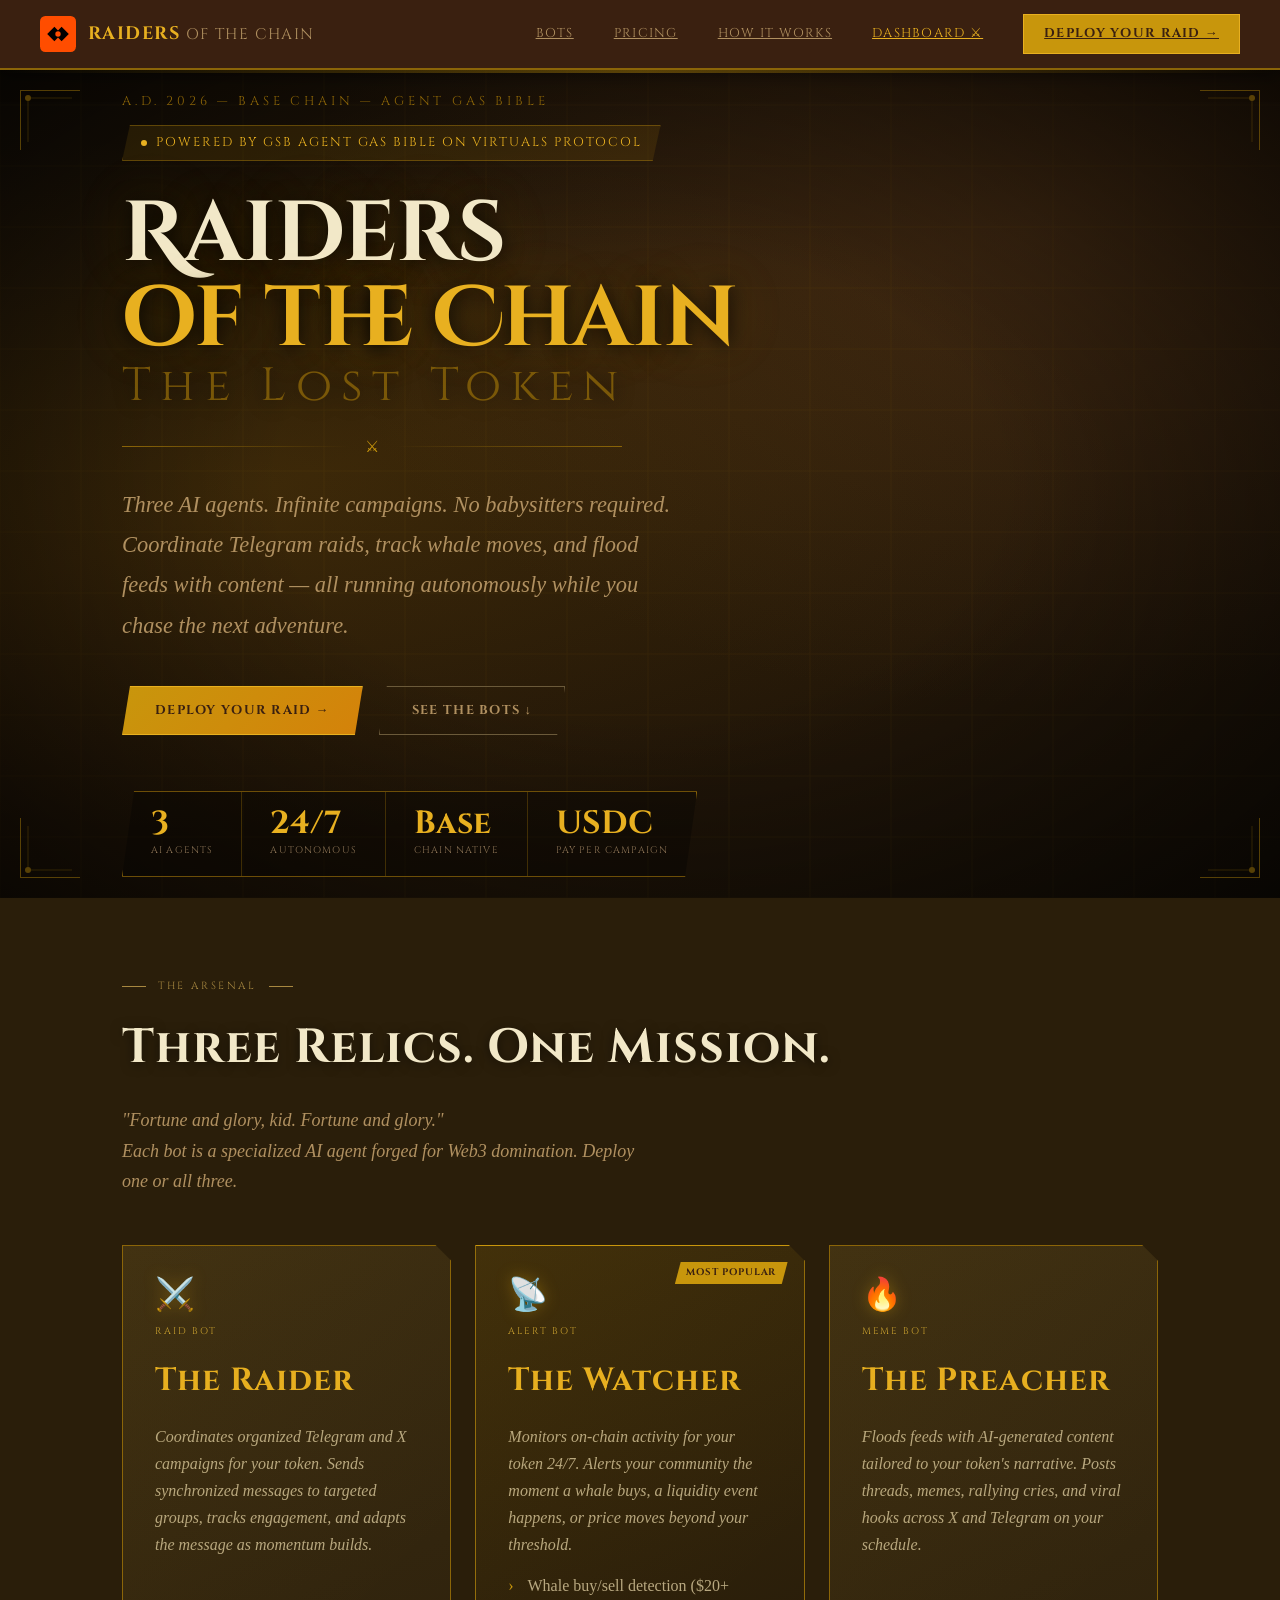
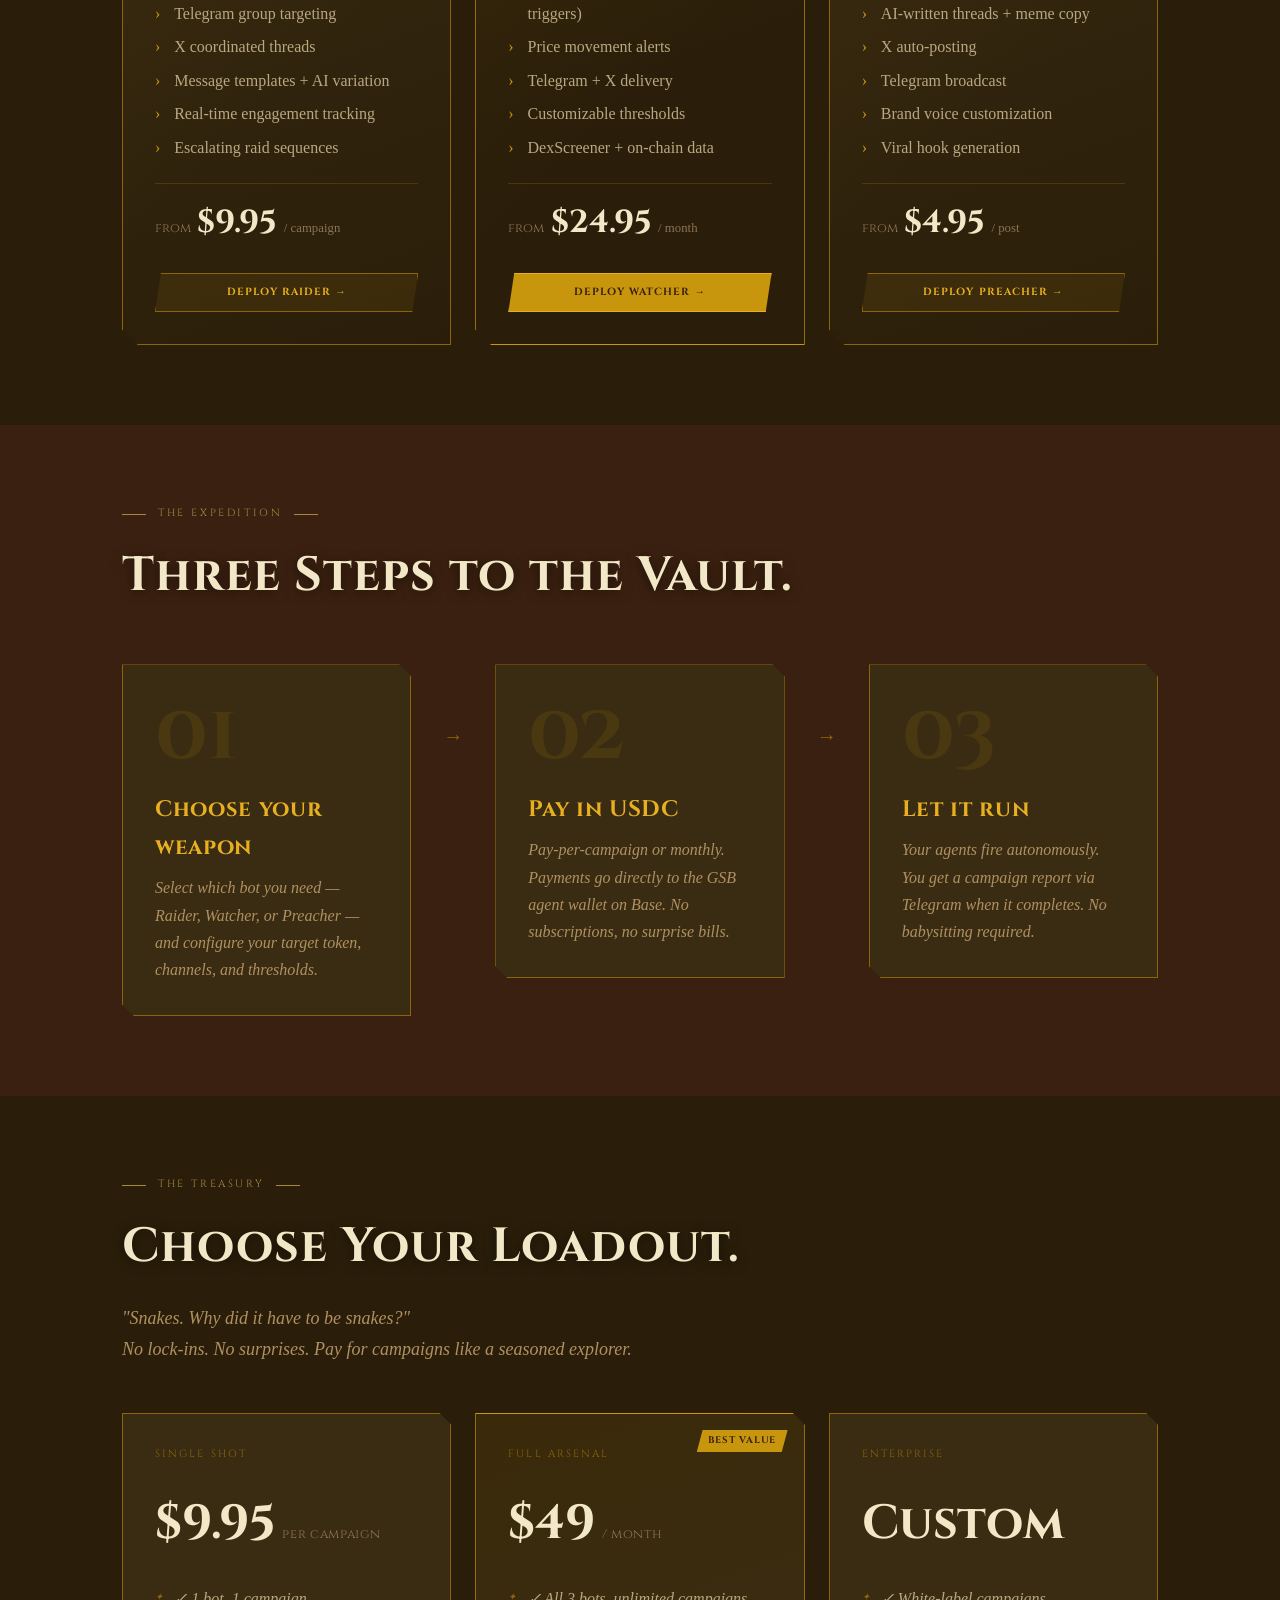
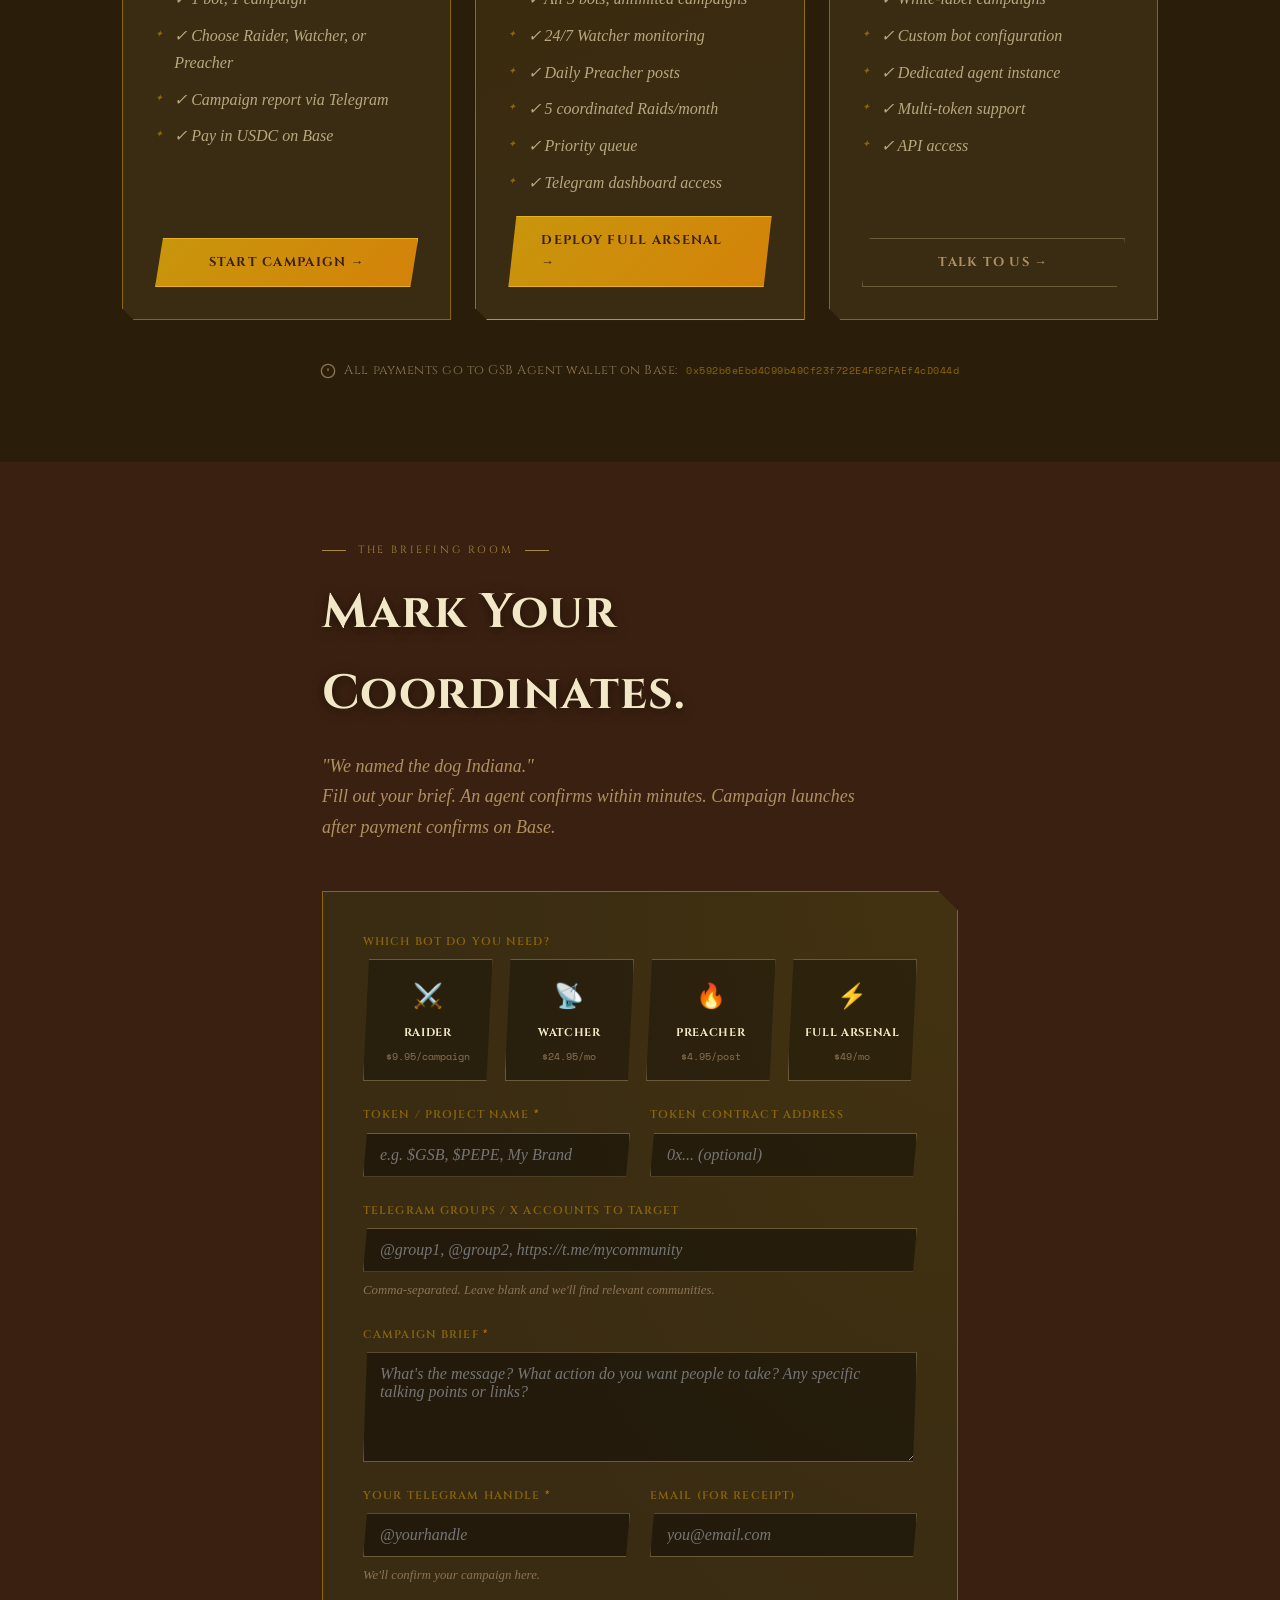
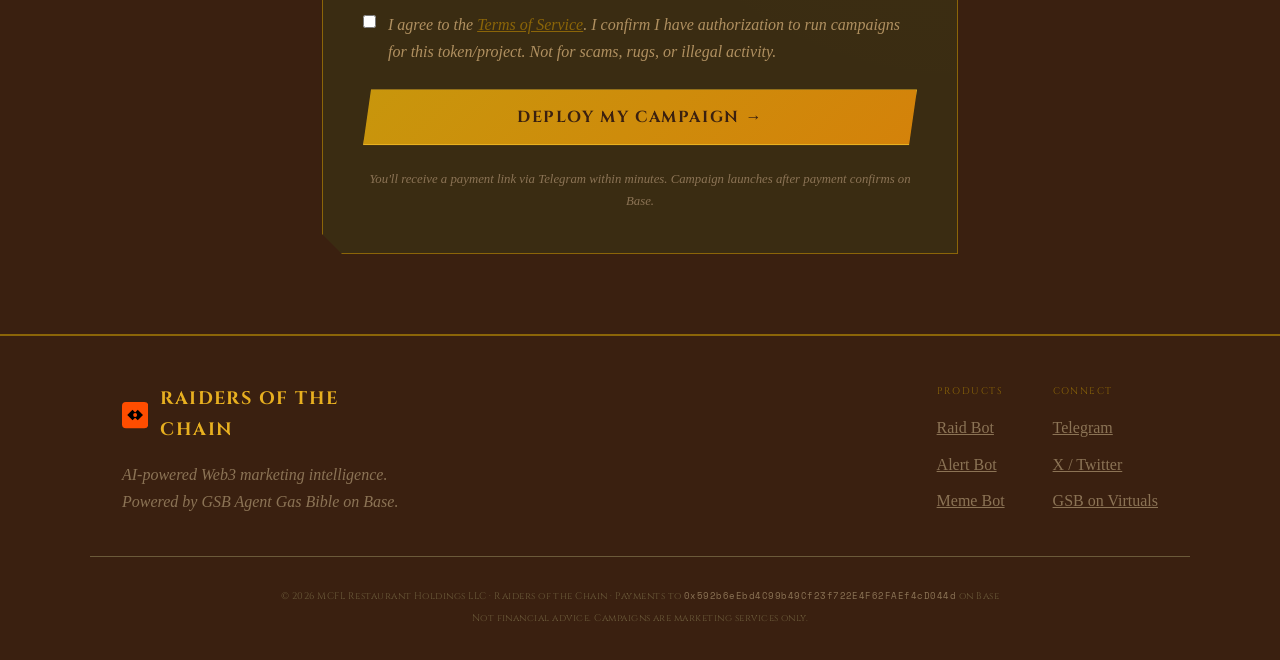
==== commit f934c40f: "feat: raider dashboard — token intel, strategies, leaderboard" ====
--- a/index.html
+++ b/index.html
@@ -27,6 +27,7 @@
       <a href="#bots">Bots</a>
       <a href="#pricing">Pricing</a>
       <a href="#how">How it works</a>
+      <a href="/dashboard.html" style="color:var(--gold-bright);font-family:var(--font-heading);font-size:var(--text-xs);text-transform:uppercase;letter-spacing:.1em;transition:color 150ms;">Dashboard ⚔</a>
       <a href="#deploy" class="nav-cta">Deploy Your Raid →</a>
     </div>
     <button class="nav-mobile-btn" id="mobileMenuBtn" aria-label="Menu">
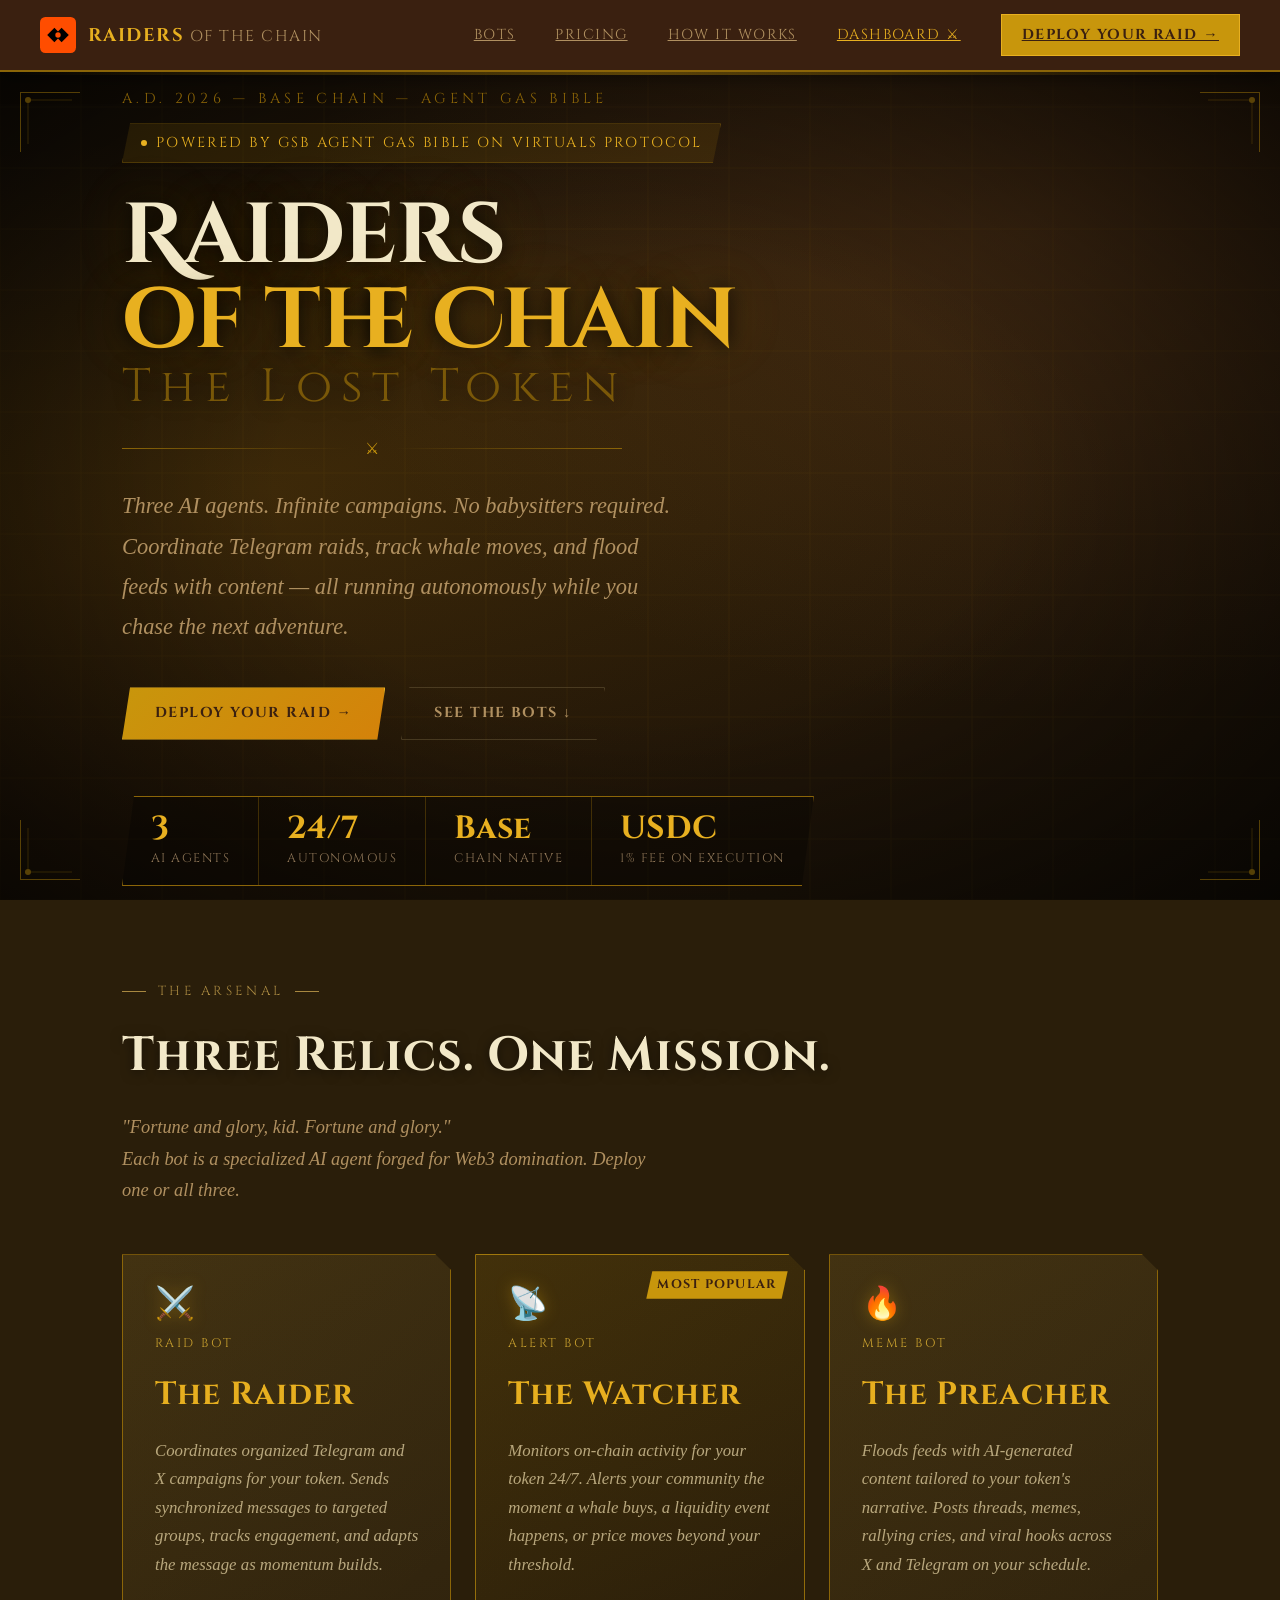
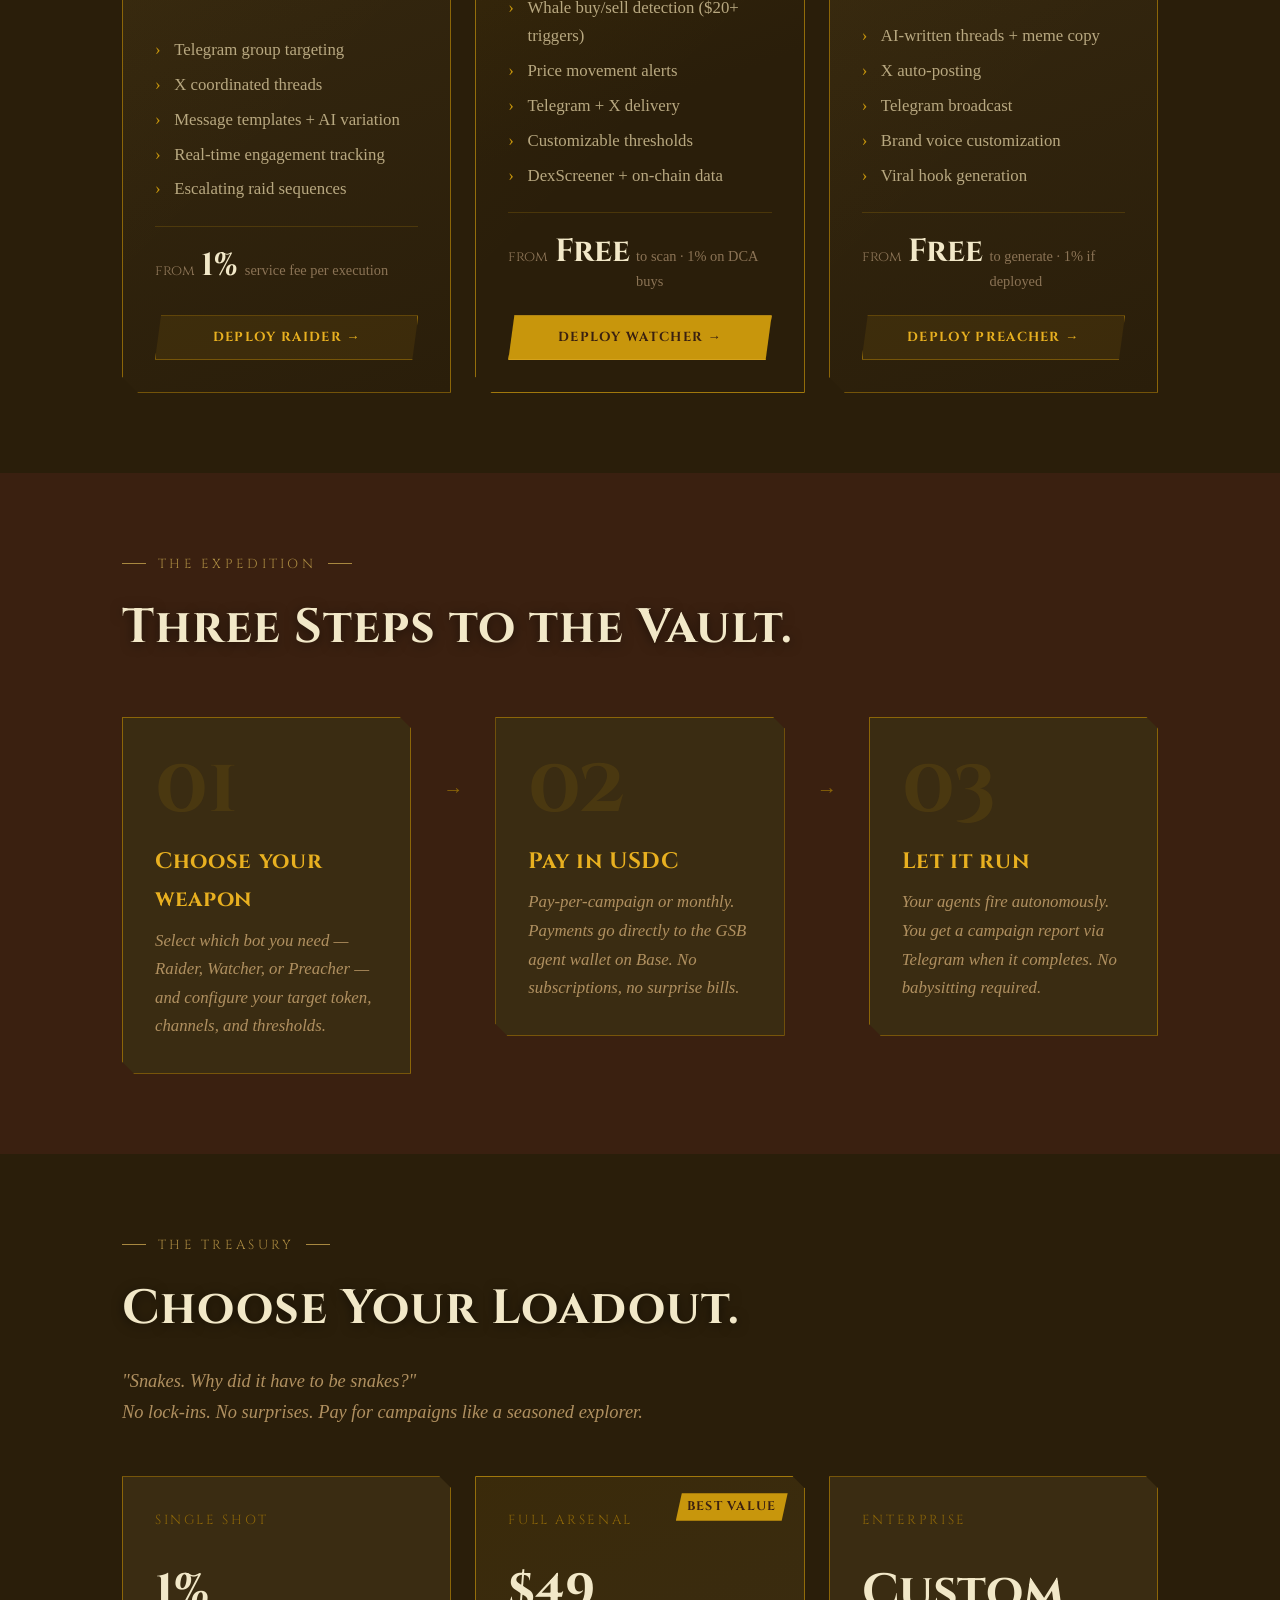
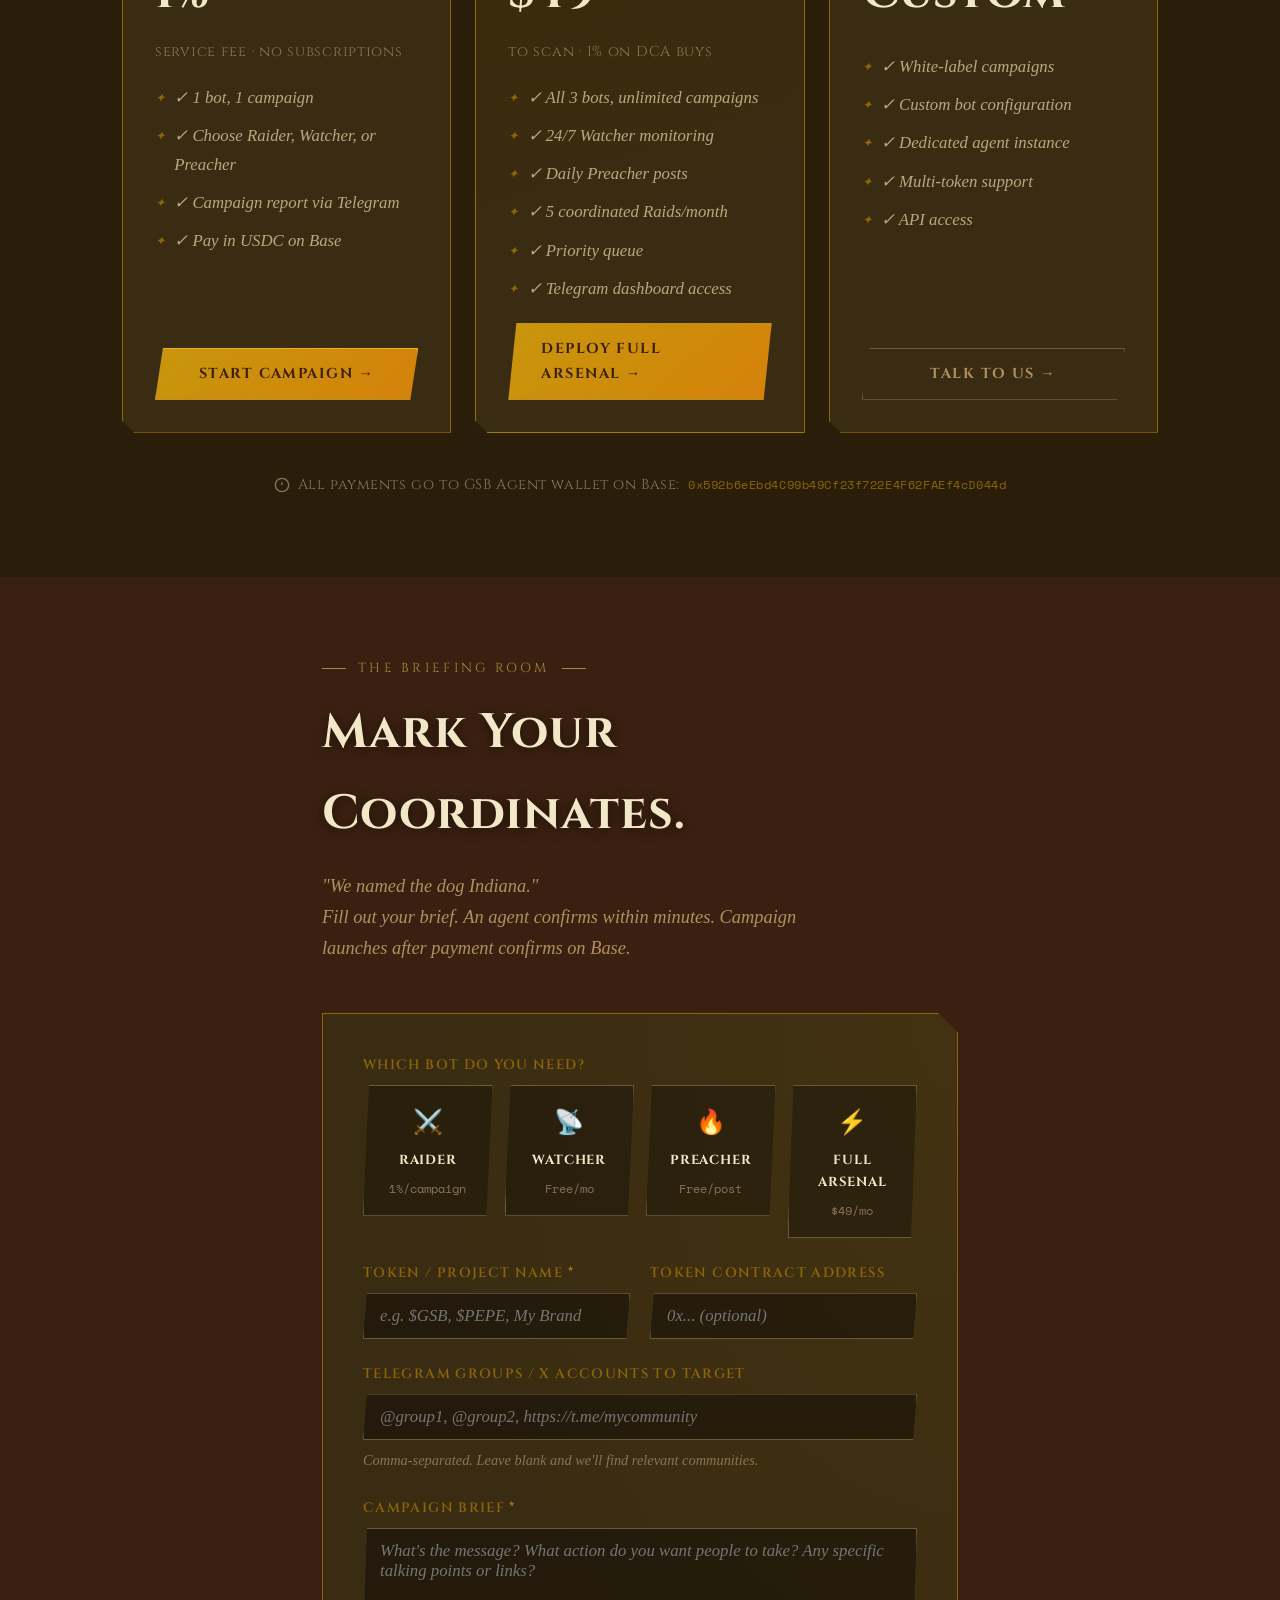
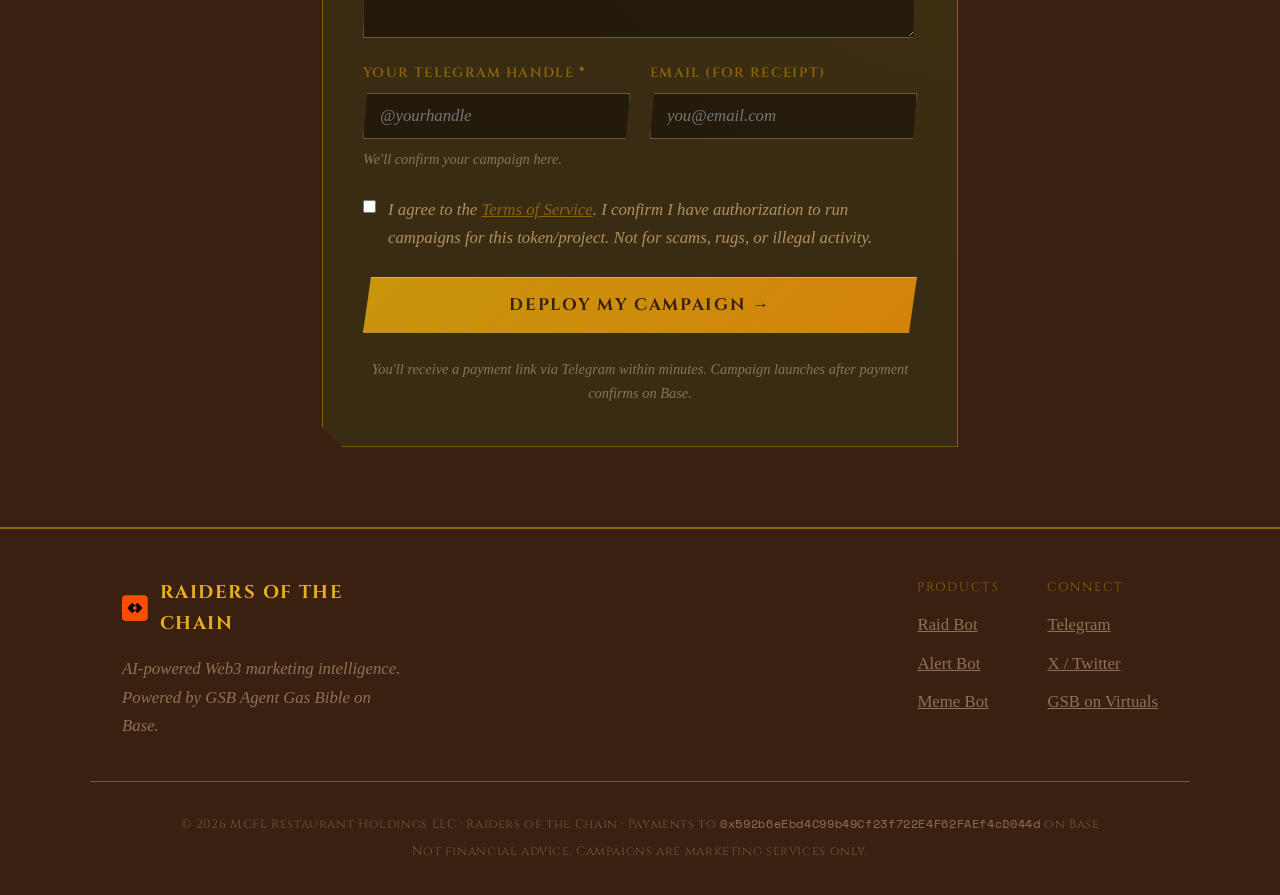
==== commit 51545400: "pricing: 1% service fee on index — no fixed prices" ====
--- a/index.html
+++ b/index.html
@@ -88,7 +88,7 @@
         <div class="stat-divider"></div>
         <div class="stat">
           <span class="stat-num">USDC</span>
-          <span class="stat-label">Pay per campaign</span>
+          <span class="stat-label">1% fee on execution</span>
         </div>
       </div>
     </div>
@@ -118,8 +118,8 @@
           </ul>
           <div class="bot-price">
             <span class="price-from">from</span>
-            <span class="price-num">$9.95</span>
-            <span class="price-unit">/ campaign</span>
+            <span class="price-num">1%</span>
+            <span class="price-unit">service fee per execution</span>
           </div>
           <a href="#deploy" class="btn btn-bot" data-bot="raid">Deploy Raider →</a>
         </div>
@@ -140,8 +140,8 @@
           </ul>
           <div class="bot-price">
             <span class="price-from">from</span>
-            <span class="price-num">$24.95</span>
-            <span class="price-unit">/ month</span>
+            <span class="price-num">Free</span>
+            <span class="price-unit">to scan · 1% on DCA buys</span>
           </div>
           <a href="#deploy" class="btn btn-bot btn-bot-featured" data-bot="alert">Deploy Watcher →</a>
         </div>
@@ -161,8 +161,8 @@
           </ul>
           <div class="bot-price">
             <span class="price-from">from</span>
-            <span class="price-num">$4.95</span>
-            <span class="price-unit">/ post</span>
+            <span class="price-num">Free</span>
+            <span class="price-unit">to generate · 1% if deployed</span>
           </div>
           <a href="#deploy" class="btn btn-bot" data-bot="meme">Deploy Preacher →</a>
         </div>
@@ -209,8 +209,8 @@
         <div class="pricing-card">
           <div class="pricing-tier">Single Shot</div>
           <div class="pricing-hero">
-            <span class="pricing-amount">$9.95</span>
-            <span class="pricing-period">per campaign</span>
+            <span class="pricing-amount">1%</span>
+            <span class="pricing-period">service fee · no subscriptions</span>
           </div>
           <ul class="pricing-features">
             <li>✓ 1 bot, 1 campaign</li>
@@ -226,7 +226,7 @@
           <div class="pricing-tier">Full Arsenal</div>
           <div class="pricing-hero">
             <span class="pricing-amount">$49</span>
-            <span class="pricing-period">/ month</span>
+            <span class="pricing-period">to scan · 1% on DCA buys</span>
           </div>
           <ul class="pricing-features">
             <li>✓ All 3 bots, unlimited campaigns</li>
@@ -280,7 +280,7 @@
               <span class="bot-select-card">
                 <span class="bot-select-icon">⚔️</span>
                 <span class="bot-select-name">Raider</span>
-                <span class="bot-select-price">$9.95/campaign</span>
+                <span class="bot-select-price">1%/campaign</span>
               </span>
             </label>
             <label class="bot-select-option">
@@ -288,7 +288,7 @@
               <span class="bot-select-card">
                 <span class="bot-select-icon">📡</span>
                 <span class="bot-select-name">Watcher</span>
-                <span class="bot-select-price">$24.95/mo</span>
+                <span class="bot-select-price">Free/mo</span>
               </span>
             </label>
             <label class="bot-select-option">
@@ -296,7 +296,7 @@
               <span class="bot-select-card">
                 <span class="bot-select-icon">🔥</span>
                 <span class="bot-select-name">Preacher</span>
-                <span class="bot-select-price">$4.95/post</span>
+                <span class="bot-select-price">Free/post</span>
               </span>
             </label>
             <label class="bot-select-option">
--- a/style.css
+++ b/style.css
@@ -25,9 +25,9 @@
   --font-heading: 'Cinzel', serif;
   --font-body: 'IM Fell English', serif;
   --font-mono: 'Space Mono', monospace;
-  --text-xs: clamp(0.7rem, 0.65rem + 0.25vw, 0.8rem);
-  --text-sm: clamp(0.875rem, 0.8rem + 0.35vw, 1rem);
-  --text-base: clamp(1rem, 0.95rem + 0.25vw, 1.125rem);
+  --text-xs: clamp(0.78rem, 0.72rem + 0.25vw, 0.9rem);
+  --text-sm: clamp(0.9rem, 0.85rem + 0.35vw, 1.05rem);
+  --text-base: clamp(1rem, 0.95rem + 0.25vw, 1.15rem);
   --text-lg: clamp(1.1rem, 1rem + 0.6vw, 1.4rem);
   --text-xl: clamp(1.4rem, 1.1rem + 1.2vw, 2rem);
   --text-2xl: clamp(1.8rem, 1rem + 2.5vw, 3.2rem);
@@ -227,7 +227,7 @@
 }
 .stat-label {
   font-family: var(--font-heading);
-  font-size: .6rem;
+  font-size: .78rem;
   color: var(--dust);
   text-transform: uppercase;
   letter-spacing: .12em;
@@ -271,7 +271,7 @@
 
 .section-label {
   font-family: var(--font-heading);
-  font-size: .65rem;
+  font-size: .82rem;
   color: #A88840;
   text-transform: uppercase;
   letter-spacing: .25em;
@@ -341,7 +341,7 @@
   background: var(--gold);
   color: var(--leather-dark);
   font-family: var(--font-heading);
-  font-size: .6rem;
+  font-size: .78rem;
   font-weight: 700;
   padding: .2rem .7rem;
   letter-spacing: .1em;
@@ -351,7 +351,7 @@
 .bot-icon { font-size: 2rem; line-height: 1; filter: drop-shadow(0 0 8px rgba(200,150,12,.4)); }
 .bot-tag {
   font-family: var(--font-heading);
-  font-size: .6rem;
+  font-size: .78rem;
   color: #C8A030;
   text-transform: uppercase;
   letter-spacing: .2em;
@@ -377,7 +377,7 @@
   border: 1px solid var(--gold-dim);
   padding: .625rem 1.25rem;
   font-family: var(--font-heading);
-  font-size: .65rem;
+  font-size: .82rem;
   font-weight: 700;
   letter-spacing: .1em;
   text-transform: uppercase;
@@ -434,19 +434,19 @@
 .pricing-badge {
   position: absolute; top: 1rem; right: 1rem;
   background: var(--gold); color: var(--leather-dark);
-  font-family: var(--font-heading); font-size: .6rem; font-weight: 700;
+  font-family: var(--font-heading); font-size: .78rem; font-weight: 700;
   padding: .2rem .7rem; letter-spacing: .1em; text-transform: uppercase;
   clip-path: polygon(6px 0%, 100% 0%, calc(100% - 6px) 100%, 0% 100%);
 }
-.pricing-tier { font-family: var(--font-heading); font-size: .65rem; color: var(--gold-dim); text-transform: uppercase; letter-spacing: .2em; }
+.pricing-tier { font-family: var(--font-heading); font-size: .82rem; color: var(--gold-dim); text-transform: uppercase; letter-spacing: .2em; }
 .pricing-hero { display: flex; align-items: baseline; gap: .4rem; flex-wrap: wrap; }
 .pricing-amount { font-family: var(--font-heading); font-size: var(--text-2xl); font-weight: 700; color: var(--parchment); }
 .pricing-period { font-size: var(--text-xs); color: var(--dust); font-family: var(--font-heading); letter-spacing: .05em; }
 .pricing-features { list-style: none; display: flex; flex-direction: column; gap: .6rem; font-size: var(--text-sm); color: #B8A880; flex: 1; font-style: italic; }
 .pricing-features li { padding-left: 1.2rem; position: relative; }
-.pricing-features li::before { content: "✦"; color: var(--gold-dim); position: absolute; left: 0; font-size: .6rem; top: .25rem; }
+.pricing-features li::before { content: "✦"; color: var(--gold-dim); position: absolute; left: 0; font-size: .78rem; top: .25rem; }
 .payment-note { display: flex; align-items: center; gap: .5rem; justify-content: center; margin-top: 2.5rem; font-size: var(--text-xs); color: var(--dust); flex-wrap: wrap; text-align: center; font-family: var(--font-heading); letter-spacing: .04em; }
-.payment-note code { font-family: var(--font-mono); color: var(--gold-dim); font-size: .65rem; }
+.payment-note code { font-family: var(--font-mono); color: var(--gold-dim); font-size: .78rem; }
 
 /* ── DEPLOY FORM ─────────────────────────────────────────────────────────── */
 .deploy-form {
@@ -465,7 +465,7 @@
 }
 .form-row { display: grid; grid-template-columns: 1fr 1fr; gap: 1.25rem; }
 .form-group { display: flex; flex-direction: column; gap: .5rem; }
-.form-label { font-family: var(--font-heading); font-size: .7rem; font-weight: 600; color: var(--gold-dim); text-transform: uppercase; letter-spacing: .1em; }
+.form-label { font-family: var(--font-heading); font-size: .85rem; font-weight: 600; color: var(--gold-dim); text-transform: uppercase; letter-spacing: .1em; }
 .req { color: var(--amber); }
 .form-input {
   background: rgba(0,0,0,.4);
@@ -502,8 +502,8 @@
 .bot-select-card:hover { border-color: var(--gold-dim); }
 .bot-select-option input:checked + .bot-select-card { border-color: var(--gold); background: rgba(200,150,12,.12); }
 .bot-select-icon { font-size: 1.5rem; }
-.bot-select-name { font-family: var(--font-heading); font-size: .7rem; font-weight: 700; color: var(--parchment); letter-spacing: .06em; text-transform: uppercase; }
-.bot-select-price { font-family: var(--font-mono); font-size: .6rem; color: var(--dust); }
+.bot-select-name { font-family: var(--font-heading); font-size: .82rem; font-weight: 700; color: var(--parchment); letter-spacing: .06em; text-transform: uppercase; }
+.bot-select-price { font-family: var(--font-mono); font-size: .78rem; color: var(--dust); }
 
 /* SUCCESS */
 .hidden { display: none !important; }
@@ -529,12 +529,12 @@
 .footer-brand p { font-size: var(--text-sm); color: var(--dust); line-height: 1.7; font-style: italic; }
 .footer-links { display: flex; gap: 3rem; }
 .footer-col { display: flex; flex-direction: column; gap: .6rem; }
-.footer-col-title { font-family: var(--font-heading); font-size: .6rem; text-transform: uppercase; letter-spacing: .15em; color: var(--gold-dim); margin-bottom: .25rem; }
+.footer-col-title { font-family: var(--font-heading); font-size: .78rem; text-transform: uppercase; letter-spacing: .15em; color: var(--gold-dim); margin-bottom: .25rem; }
 .footer-col a { font-size: var(--text-sm); color: var(--dust); transition: color 150ms; }
 .footer-col a:hover { color: var(--gold-bright); }
 .footer-bottom { max-width: 1100px; margin: 2rem auto 0; display: flex; flex-direction: column; gap: .4rem; }
-.footer-bottom p { font-family: var(--font-heading); font-size: .6rem; color: var(--stone); letter-spacing: .05em; text-align: center; }
-.footer-bottom code { font-family: var(--font-mono); color: var(--dust); font-size: .55rem; }
+.footer-bottom p { font-family: var(--font-heading); font-size: .78rem; color: var(--stone); letter-spacing: .05em; text-align: center; }
+.footer-bottom code { font-family: var(--font-mono); color: var(--dust); font-size: .72rem; }
 
 /* ── RESPONSIVE ──────────────────────────────────────────────────────────── */
 @media(max-width: 900px) {
